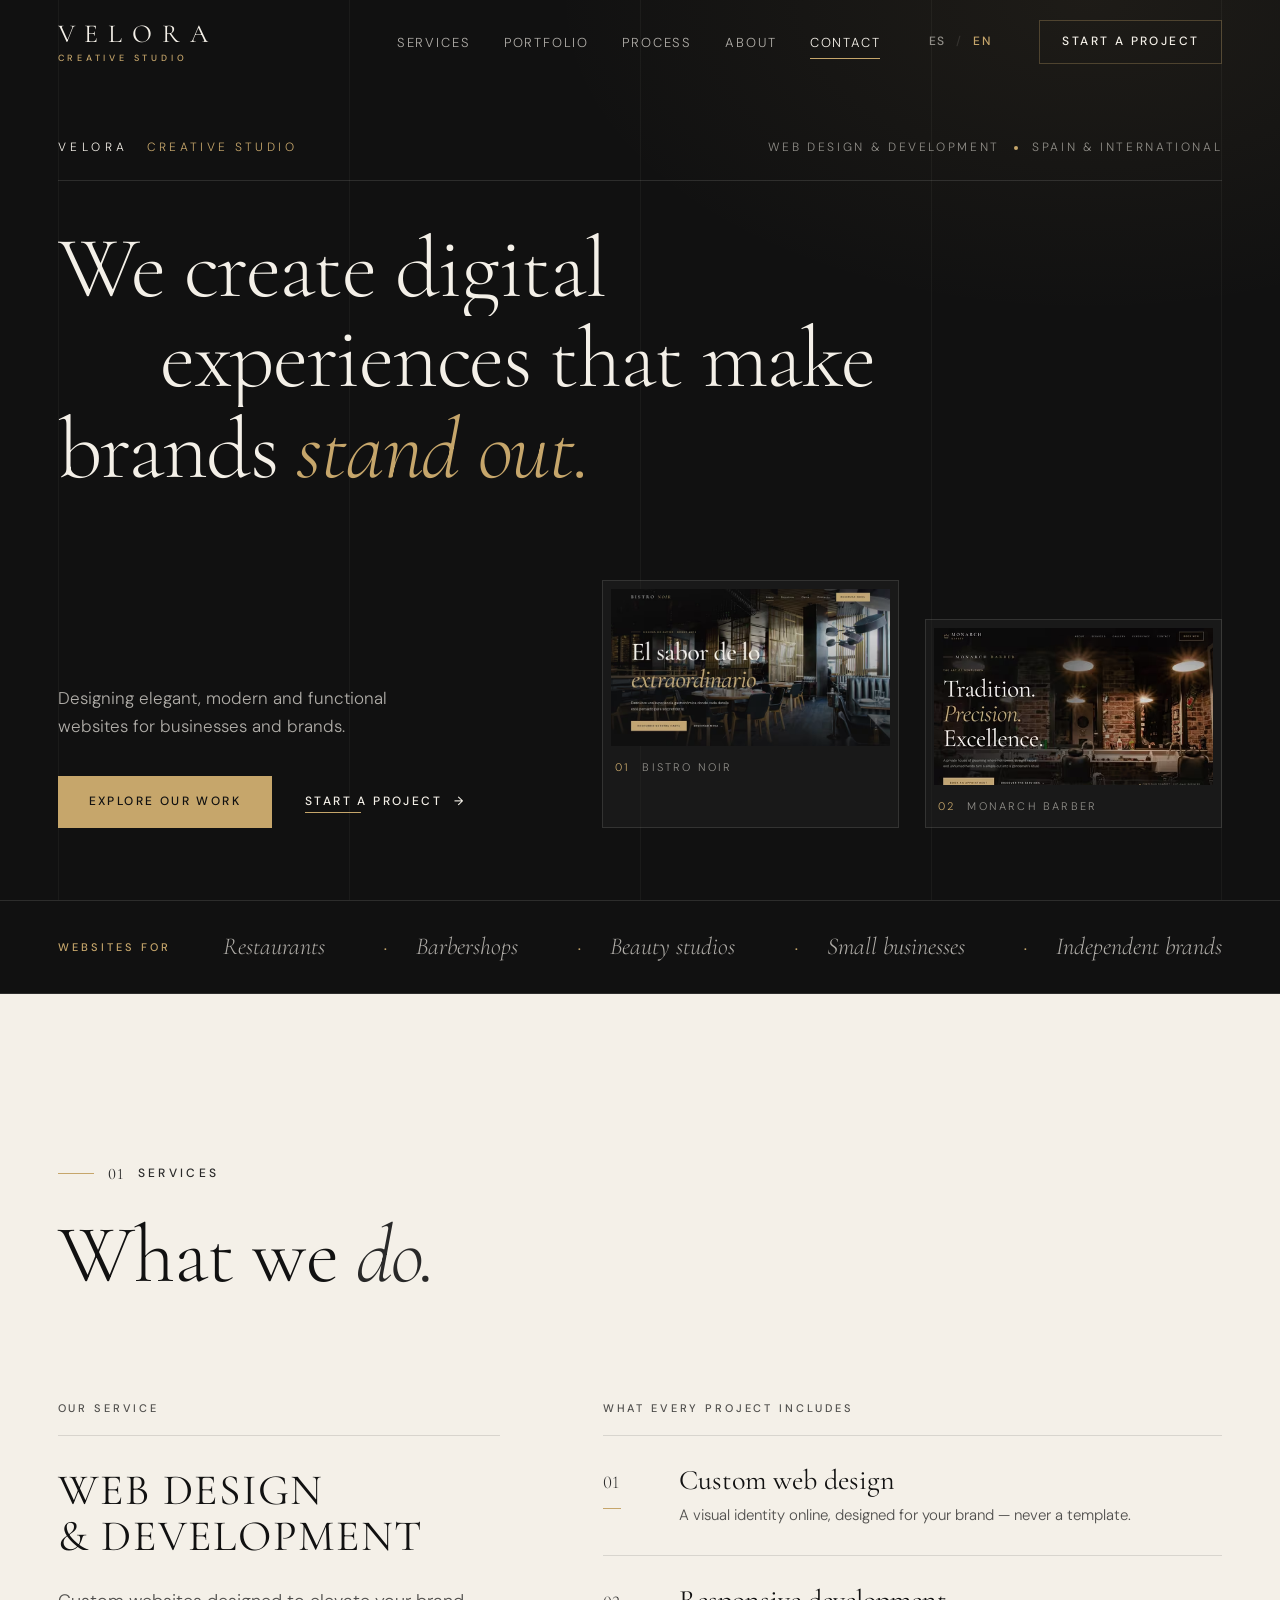
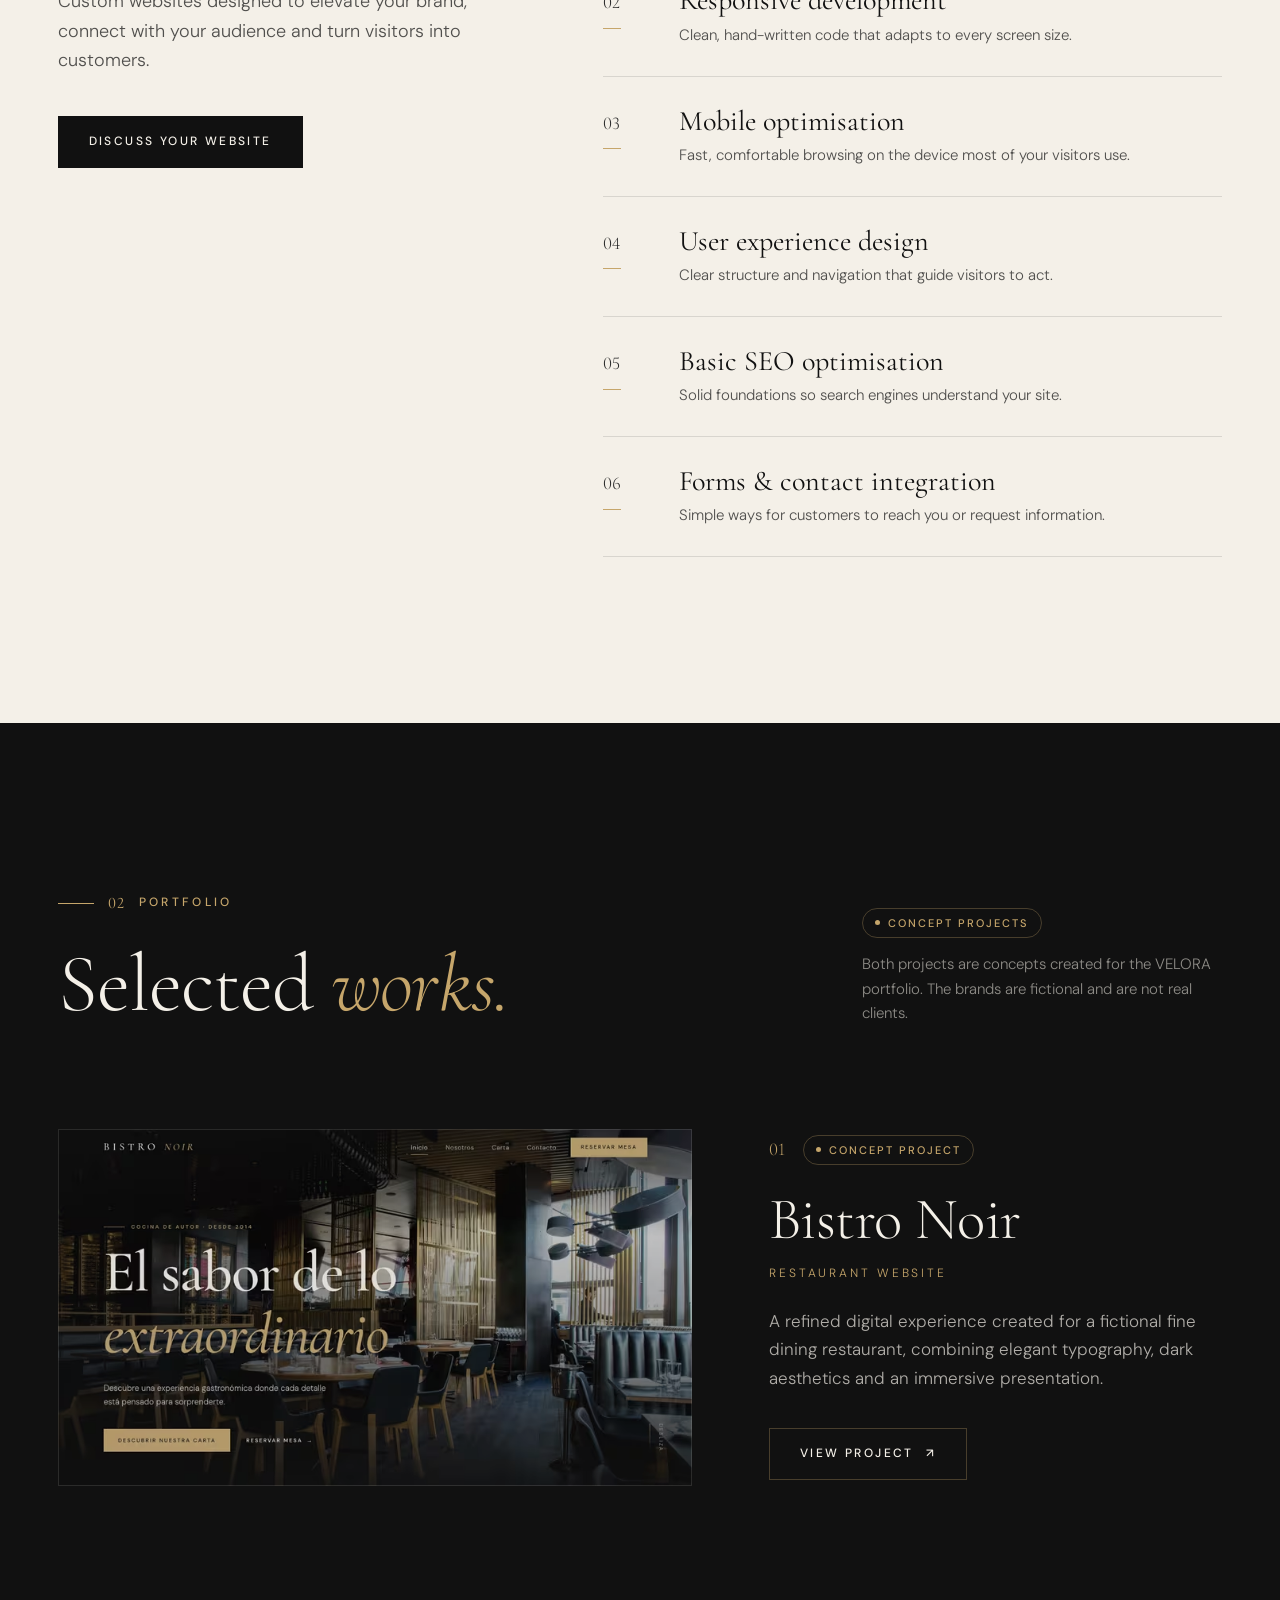
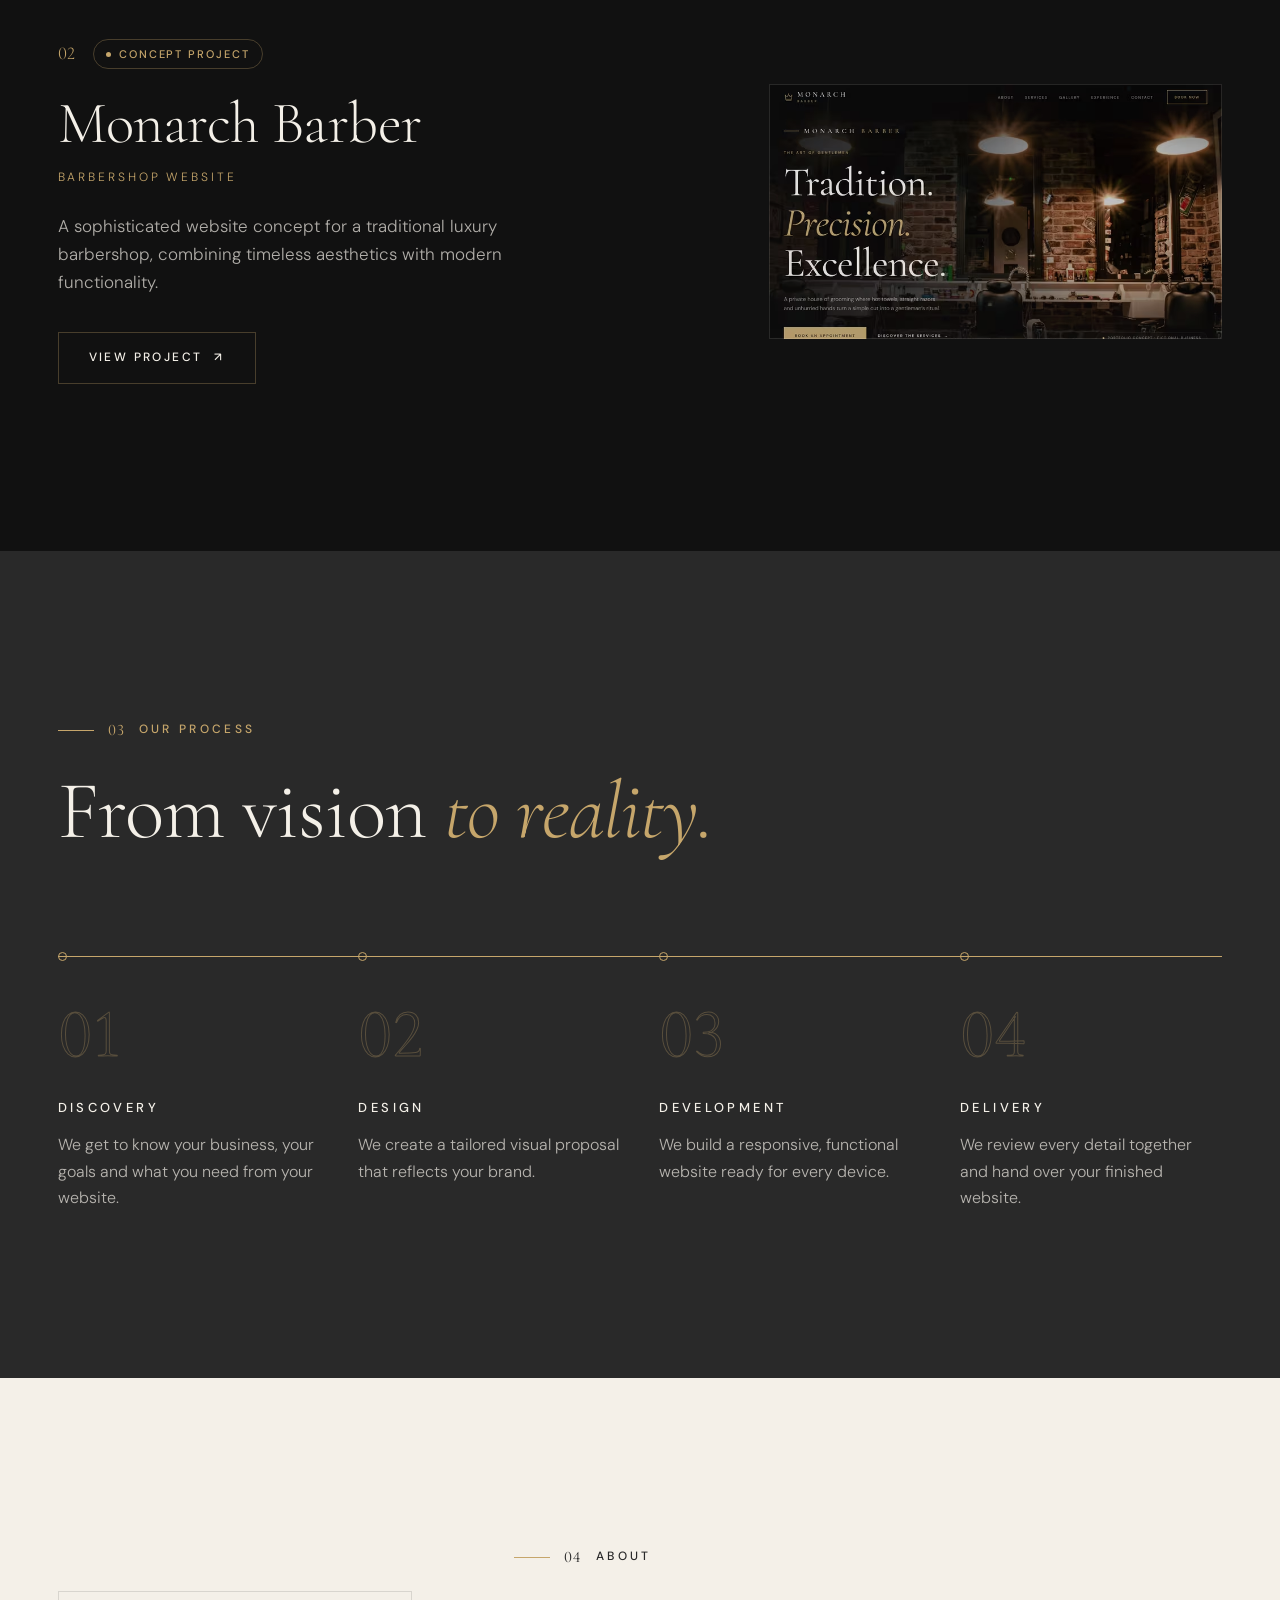
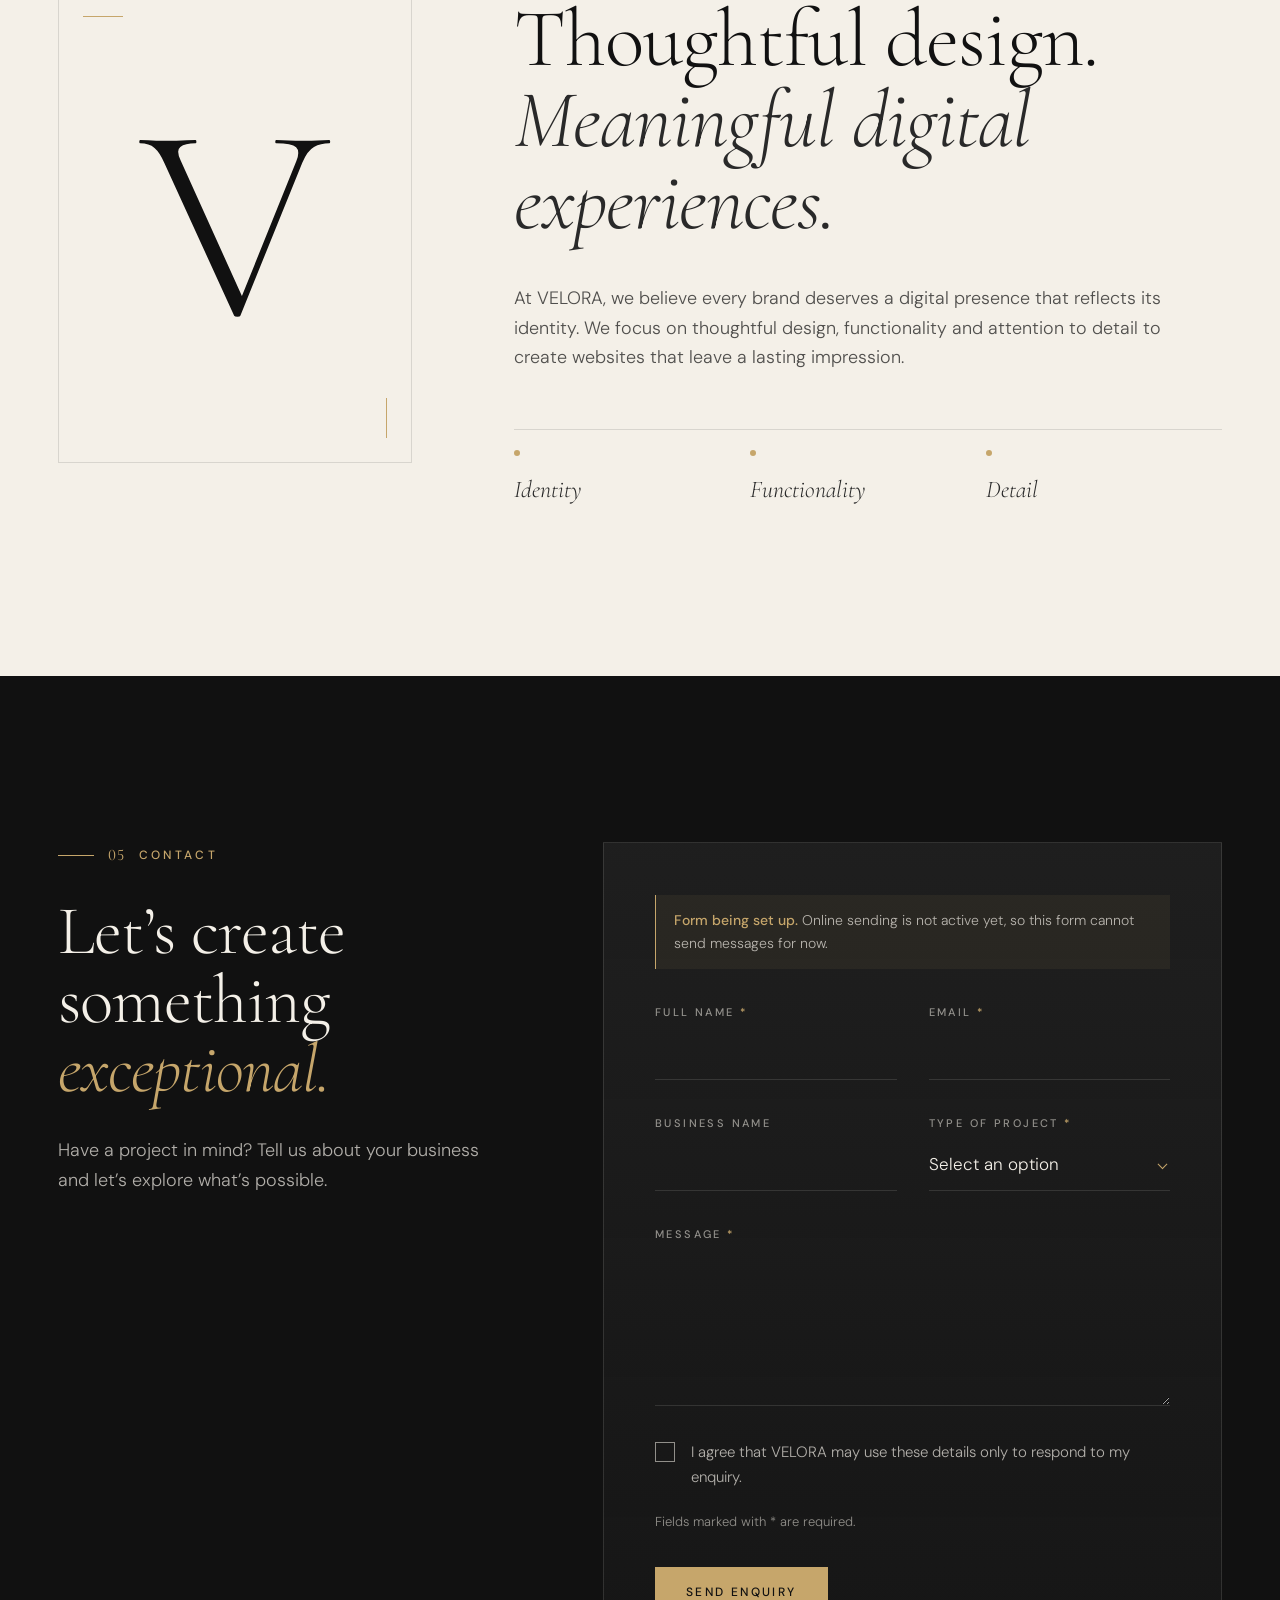
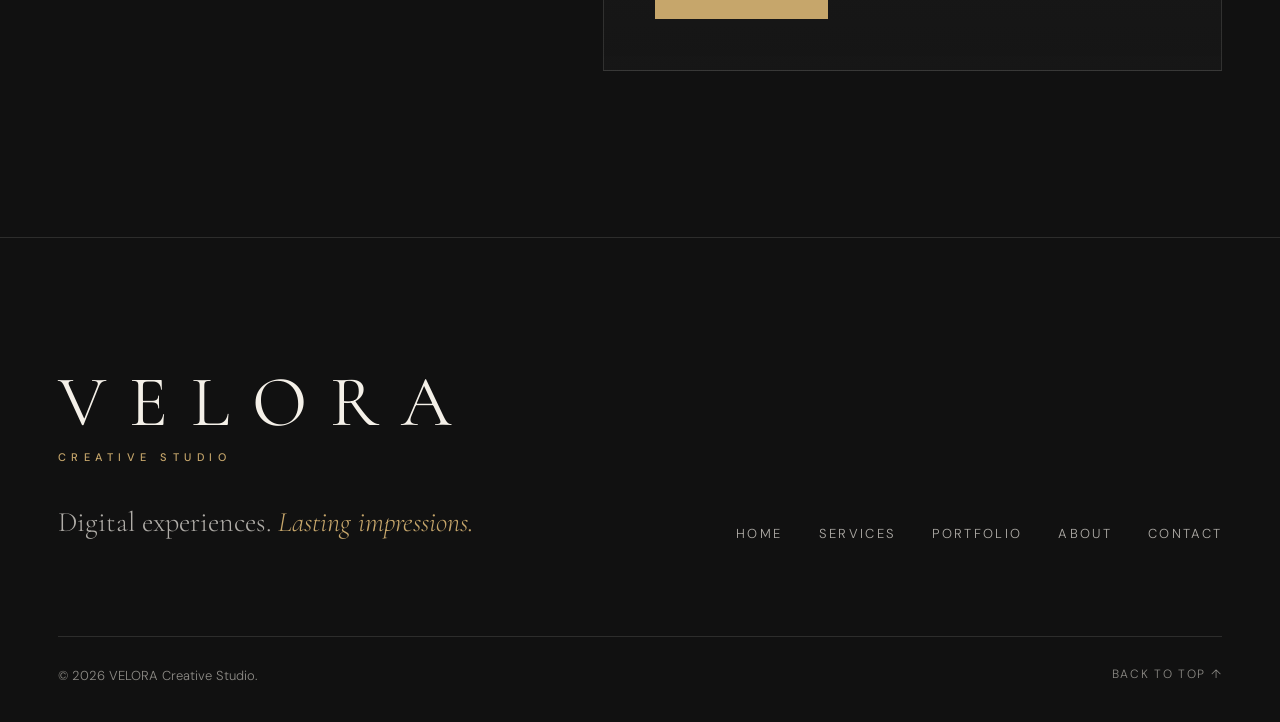
==== en/index.html @ 7b808396 "Version bilingue ES/EN, formulario real y revision profesional" ====
<!doctype html>
<html lang="en">
<head>
  <meta charset="utf-8">
  <meta name="viewport" content="width=device-width, initial-scale=1">
  <title>VELORA Creative Studio — Web Design & Development</title>
  <meta name="description" content="Elegant, modern and functional websites for restaurants, barbershops, beauty studios, small businesses and brands. Spain and international.">
  <meta name="theme-color" content="#111111">
  <meta name="color-scheme" content="dark">
  <link rel="canonical" href="https://aarongarcia1.github.io/velora-creative-studio/en/">
  <link rel="alternate" hreflang="es" href="https://aarongarcia1.github.io/velora-creative-studio/">
  <link rel="alternate" hreflang="en" href="https://aarongarcia1.github.io/velora-creative-studio/en/">
  <link rel="alternate" hreflang="x-default" href="https://aarongarcia1.github.io/velora-creative-studio/">

  <!-- Open Graph / social -->
  <meta property="og:type" content="website">
  <meta property="og:site_name" content="VELORA Creative Studio">
  <meta property="og:locale" content="en_GB">
  <meta property="og:locale:alternate" content="es_ES">
  <meta property="og:title" content="VELORA Creative Studio — Digital experiences. Lasting impressions.">
  <meta property="og:description" content="Elegant, modern and functional websites for businesses and brands.">
  <meta property="og:url" content="https://aarongarcia1.github.io/velora-creative-studio/en/">
  <meta property="og:image" content="https://aarongarcia1.github.io/velora-creative-studio/assets/img/og-image.jpg">
  <meta property="og:image:width" content="1200">
  <meta property="og:image:height" content="630">
  <meta property="og:image:alt" content="VELORA Creative Studio wordmark on a charcoal background with a champagne gold rule">
  <meta name="twitter:card" content="summary_large_image">
  <meta name="twitter:title" content="VELORA Creative Studio — Digital experiences. Lasting impressions.">
  <meta name="twitter:description" content="Elegant, modern and functional websites for businesses and brands.">
  <meta name="twitter:image" content="https://aarongarcia1.github.io/velora-creative-studio/assets/img/og-image.jpg">
  <meta name="twitter:image:alt" content="VELORA Creative Studio wordmark on a charcoal background with a champagne gold rule">

  <link rel="icon" href="../assets/img/favicon.svg" type="image/svg+xml">
  <link rel="apple-touch-icon" href="../assets/img/apple-touch-icon.png">

  <link rel="preconnect" href="https://fonts.googleapis.com">
  <link rel="preconnect" href="https://fonts.gstatic.com" crossorigin>
  <link rel="stylesheet" href="https://fonts.googleapis.com/css2?family=Cormorant+Garamond:ital,wght@0,300;0,400;1,300&amp;family=DM+Sans:opsz,wght@9..40,300;9..40,400;9..40,500&amp;display=swap">
  <link rel="stylesheet" href="../assets/css/styles.css">

  <script type="application/ld+json">
  {
    "@context": "https://schema.org",
    "@type": "ProfessionalService",
    "name": "VELORA Creative Studio",
    "slogan": "Digital experiences. Lasting impressions.",
    "description": "Design and development of websites for businesses and brands.",
    "url": "https://aarongarcia1.github.io/velora-creative-studio/en/",
    "inLanguage": "en",
    "availableLanguage": ["es", "en"],
    "image": "https://aarongarcia1.github.io/velora-creative-studio/assets/img/og-image.jpg",
    "areaServed": ["ES", "Worldwide"],
    "knowsAbout": ["Web design", "Web development", "Responsive design", "User experience design", "Basic SEO"]
  }
  </script>

  <script>document.documentElement.classList.add('js');</script>
  <script src="../assets/js/config.js" defer></script>
  <script src="../assets/js/main.js" defer></script>
</head>
<body>
  <a class="skip-link" href="#main">Skip to content</a>

  <!-- ============ HEADER ============ -->
  <header class="site-header" id="top">
    <div class="container header-inner">
      <a class="logo" href="#home" aria-label="VELORA Creative Studio — back to top">
        <span class="logo-word">VELORA</span>
        <span class="logo-sub">Creative Studio</span>
      </a>

      <nav class="nav" aria-label="Main">
        <ul class="nav-list">
          <li><a href="#services">Services</a></li>
          <li><a href="#work">Portfolio</a></li>
          <li><a href="#process">Process</a></li>
          <li><a href="#about">About</a></li>
          <li><a href="#contact">Contact</a></li>
        </ul>
      </nav>

      <nav class="lang-switch" aria-label="Language">
        <a href="../" hreflang="es" lang="es"  data-lang-link><span aria-hidden="true">ES</span><span class="visually-hidden">Español</span></a>
        <span class="lang-sep" aria-hidden="true">/</span>
        <a href="../en/" hreflang="en" lang="en" aria-current="page" data-lang-link><span aria-hidden="true">EN</span><span class="visually-hidden">English</span></a>
      </nav>

      <a class="btn btn-outline header-cta" href="#contact">Start a project</a>

      <button class="menu-toggle" type="button" aria-expanded="false" aria-controls="mobile-menu" aria-label="Open menu">
        <span class="menu-toggle-line"></span>
        <span class="menu-toggle-line"></span>
      </button>
    </div>
  </header>

  <!-- Mobile menu -->
  <div class="mobile-menu" id="mobile-menu" role="dialog" aria-modal="true" aria-label="Menu" hidden>
    <nav aria-label="Main">
      <ol class="mobile-list">
        <li><a href="#home"><span>01</span>Home</a></li>
        <li><a href="#services"><span>02</span>Services</a></li>
        <li><a href="#work"><span>03</span>Portfolio</a></li>
        <li><a href="#process"><span>04</span>Process</a></li>
        <li><a href="#about"><span>05</span>About</a></li>
        <li><a href="#contact"><span>06</span>Contact</a></li>
      </ol>
    </nav>
    <p class="mobile-tagline" lang="en">Digital experiences. Lasting impressions.</p>
  </div>

  <main id="main">

    <!-- ============ HERO ============ -->
    <section class="hero" id="home" aria-labelledby="hero-title">
      <div class="hero-grid-lines" aria-hidden="true"><span></span><span></span><span></span><span></span></div>

      <div class="container hero-inner">
        <div class="hero-meta" data-hero>
          <span class="hero-brand">VELORA <em>Creative Studio</em></span>
          <span class="hero-meta-right">Web design &amp; development <span class="dot" aria-hidden="true"></span> Spain &amp; international</span>
        </div>

        <h1 class="hero-title" id="hero-title">
          <span class="line"><span data-hero>We create digital</span></span>
          <span class="line"><span data-hero>experiences that make</span></span>
          <span class="line"><span data-hero>brands <em>stand out.</em></span></span>
        </h1>

        <div class="hero-bottom">
          <div class="hero-copy" data-hero>
            <p class="hero-lead">Designing elegant, modern and functional websites for businesses and brands.</p>
            <div class="hero-actions">
              <a class="btn btn-gold" href="#work">Explore our work</a>
              <a class="btn btn-text" href="#contact">Start a project <span class="arrow" aria-hidden="true">→</span></a>
            </div>
          </div>

          <div class="hero-preview" role="group" data-hero aria-label="Preview of our concept projects">
            <a class="hero-frame hero-frame--a" href="#work-bistro-noir" data-parallax="0.04">
              <picture>
                <source type="image/avif" srcset="../assets/img/bistro-noir-480.avif 480w, ../assets/img/bistro-noir-800.avif 800w" sizes="(min-width: 1081px) 300px, 46vw">
                <img src="../assets/img/bistro-noir-800.webp" srcset="../assets/img/bistro-noir-480.webp 480w, ../assets/img/bistro-noir-800.webp 800w" sizes="(min-width: 1081px) 300px, 46vw" width="800" height="450" alt="Home page of the Bistro Noir concept website" fetchpriority="high">
              </picture>
              <span class="hero-frame-cap"><span>01</span> Bistro Noir</span>
            </a>
            <a class="hero-frame hero-frame--b" href="#work-monarch-barber" data-parallax="-0.03">
              <picture>
                <source type="image/avif" srcset="../assets/img/monarch-barber-480.avif 480w, ../assets/img/monarch-barber-800.avif 800w" sizes="(min-width: 1081px) 300px, 46vw">
                <img src="../assets/img/monarch-barber-800.webp" srcset="../assets/img/monarch-barber-480.webp 480w, ../assets/img/monarch-barber-800.webp 800w" sizes="(min-width: 1081px) 300px, 46vw" width="800" height="450" alt="Home page of the Monarch Barber concept website">
              </picture>
              <span class="hero-frame-cap"><span>02</span> Monarch Barber</span>
            </a>
          </div>
        </div>
      </div>
    </section>

    <!-- ============ AUDIENCE BAND ============ -->
    <section class="band" aria-labelledby="band-label">
      <div class="container band-inner">
        <h2 class="band-label" id="band-label">Websites for</h2>
        <ul class="band-list">
          <li>Restaurants</li>
          <li>Barbershops</li>
          <li>Beauty studios</li>
          <li>Small businesses</li>
          <li>Independent brands</li>
        </ul>
      </div>
    </section>

    <!-- ============ SERVICES ============ -->
    <section class="section section--light services" id="services" aria-labelledby="services-title">
      <div class="container">
        <header class="section-head">
          <p class="eyebrow" data-reveal><span class="eyebrow-num">01</span> Services</p>
          <h2 class="section-title" id="services-title" data-reveal>What we <em>do.</em></h2>
        </header>

        <div class="services-grid">
          <div class="service-main" data-reveal>
            <p class="service-kicker">Our service</p>
            <h3 class="service-name">Web Design<br>&amp; Development</h3>
            <p class="service-desc">Custom websites designed to elevate your brand, connect with your audience and turn visitors into customers.</p>
            <a class="btn btn-dark" href="#contact">Discuss your website</a>
          </div>

          <div class="service-includes" data-reveal>
            <p class="service-kicker">What every project includes</p>
            <ol class="includes-list">
              <li><span class="inc-num">01</span><span class="inc-name">Custom web design</span><span class="inc-note">A visual identity online, designed for your brand — never a template.</span></li>
              <li><span class="inc-num">02</span><span class="inc-name">Responsive development</span><span class="inc-note">Clean, hand-written code that adapts to every screen size.</span></li>
              <li><span class="inc-num">03</span><span class="inc-name">Mobile optimisation</span><span class="inc-note">Fast, comfortable browsing on the device most of your visitors use.</span></li>
              <li><span class="inc-num">04</span><span class="inc-name">User experience design</span><span class="inc-note">Clear structure and navigation that guide visitors to act.</span></li>
              <li><span class="inc-num">05</span><span class="inc-name">Basic SEO optimisation</span><span class="inc-note">Solid foundations so search engines understand your site.</span></li>
              <li><span class="inc-num">06</span><span class="inc-name">Forms &amp; contact integration</span><span class="inc-note">Simple ways for customers to reach you or request information.</span></li>
            </ol>
          </div>
        </div>
      </div>
    </section>

    <!-- ============ SELECTED WORKS ============ -->
    <section class="section section--dark work" id="work" aria-labelledby="work-title">
      <div class="container">
        <header class="section-head section-head--split">
          <div>
            <p class="eyebrow" data-reveal><span class="eyebrow-num">02</span> Portfolio</p>
            <h2 class="section-title" id="work-title" data-reveal>Selected <em>works.</em></h2>
          </div>
          <p class="work-disclaimer" data-reveal>
            <span class="tag">Concept projects</span>
            Both projects are concepts created for the VELORA portfolio. The brands are fictional and are not real clients.
          </p>
        </header>

        <article class="project" id="work-bistro-noir" aria-labelledby="bistro-title" data-reveal>
          <a class="project-media" href="https://aarongarcia1.github.io/bistro-noir/" target="_blank" rel="noopener" tabindex="-1" aria-hidden="true">
            <picture>
              <source type="image/avif" srcset="../assets/img/bistro-noir-800.avif 800w, ../assets/img/bistro-noir-1440.avif 1440w" sizes="(min-width: 861px) 56vw, 100vw">
              <img src="../assets/img/bistro-noir-800.webp" srcset="../assets/img/bistro-noir-800.webp 800w, ../assets/img/bistro-noir-1440.webp 1440w" sizes="(min-width: 861px) 56vw, 100vw" width="1440" height="810" loading="lazy" decoding="async" alt="">
            </picture>
            <span class="project-hover" aria-hidden="true"><span>View project</span></span>
          </a>
          <div class="project-info">
            <p class="project-index"><span>01</span> <span class="tag">Concept project</span></p>
            <h3 class="project-name" id="bistro-title">Bistro Noir</h3>
            <p class="project-cat">Restaurant Website</p>
            <p class="project-desc">A refined digital experience created for a fictional fine dining restaurant, combining elegant typography, dark aesthetics and an immersive presentation.</p>
            <a class="btn btn-outline" href="https://aarongarcia1.github.io/bistro-noir/" target="_blank" rel="noopener">View project <span class="arrow" aria-hidden="true">↗</span><span class="visually-hidden"> Bistro Noir (opens in a new tab)</span></a>
          </div>
        </article>

        <article class="project project--reverse" id="work-monarch-barber" aria-labelledby="monarch-title" data-reveal>
          <a class="project-media" href="https://aarongarcia1.github.io/monarch-barber/" target="_blank" rel="noopener" tabindex="-1" aria-hidden="true">
            <picture>
              <source type="image/avif" srcset="../assets/img/monarch-barber-800.avif 800w, ../assets/img/monarch-barber-1440.avif 1440w" sizes="(min-width: 861px) 56vw, 100vw">
              <img src="../assets/img/monarch-barber-800.webp" srcset="../assets/img/monarch-barber-800.webp 800w, ../assets/img/monarch-barber-1440.webp 1440w" sizes="(min-width: 861px) 56vw, 100vw" width="1440" height="810" loading="lazy" decoding="async" alt="">
            </picture>
            <span class="project-hover" aria-hidden="true"><span>View project</span></span>
          </a>
          <div class="project-info">
            <p class="project-index"><span>02</span> <span class="tag">Concept project</span></p>
            <h3 class="project-name" id="monarch-title">Monarch Barber</h3>
            <p class="project-cat">Barbershop Website</p>
            <p class="project-desc">A sophisticated website concept for a traditional luxury barbershop, combining timeless aesthetics with modern functionality.</p>
            <a class="btn btn-outline" href="https://aarongarcia1.github.io/monarch-barber/" target="_blank" rel="noopener">View project <span class="arrow" aria-hidden="true">↗</span><span class="visually-hidden"> Monarch Barber (opens in a new tab)</span></a>
          </div>
        </article>
      </div>
    </section>

    <!-- ============ PROCESS ============ -->
    <section class="section section--graphite process" id="process" aria-labelledby="process-title">
      <div class="container">
        <header class="section-head">
          <p class="eyebrow" data-reveal><span class="eyebrow-num">03</span> Our process</p>
          <h2 class="section-title" id="process-title" data-reveal>From vision <em>to reality.</em></h2>
        </header>

        <ol class="steps" data-steps>
          <li class="step" data-reveal>
            <span class="step-num" aria-hidden="true">01</span>
            <h3 class="step-name">Discovery</h3>
            <p class="step-text">We get to know your business, your goals and what you need from your website.</p>
          </li>
          <li class="step" data-reveal>
            <span class="step-num" aria-hidden="true">02</span>
            <h3 class="step-name">Design</h3>
            <p class="step-text">We create a tailored visual proposal that reflects your brand.</p>
          </li>
          <li class="step" data-reveal>
            <span class="step-num" aria-hidden="true">03</span>
            <h3 class="step-name">Development</h3>
            <p class="step-text">We build a responsive, functional website ready for every device.</p>
          </li>
          <li class="step" data-reveal>
            <span class="step-num" aria-hidden="true">04</span>
            <h3 class="step-name">Delivery</h3>
            <p class="step-text">We review every detail together and hand over your finished website.</p>
          </li>
        </ol>
      </div>
    </section>

    <!-- ============ ABOUT ============ -->
    <section class="section section--light about" id="about" aria-labelledby="about-title">
      <div class="container about-grid">
        <div class="about-mark" aria-hidden="true" data-reveal>
          <span class="about-v">V</span>
        </div>
        <div class="about-body">
          <p class="eyebrow" data-reveal><span class="eyebrow-num">04</span> About</p>
          <h2 class="section-title" id="about-title" data-reveal>Thoughtful design. <em>Meaningful digital experiences.</em></h2>
          <p class="about-text" data-reveal>At VELORA, we believe every brand deserves a digital presence that reflects its identity. We focus on thoughtful design, functionality and attention to detail to create websites that leave a lasting impression.</p>
          <ul class="values" data-reveal>
            <li>Identity</li>
            <li>Functionality</li>
            <li>Detail</li>
          </ul>
        </div>
      </div>
    </section>

    <!-- ============ CONTACT ============ -->
    <section class="section section--dark contact" id="contact" aria-labelledby="contact-title">
      <div class="container contact-grid">
        <div class="contact-intro">
          <p class="eyebrow" data-reveal><span class="eyebrow-num">05</span> Contact</p>
          <h2 class="section-title" id="contact-title" data-reveal>Let’s create something <em>exceptional.</em></h2>
          <p class="contact-lead" data-reveal>Have a project in mind? Tell us about your business and let’s explore what’s possible.</p>

          <!-- Filled from assets/js/config.js — stays hidden while empty -->
          <div class="contact-details" data-contact-details data-reveal hidden>
            <p class="contact-email" data-contact-email hidden>
              <span class="contact-label">Email us directly</span>
              <a href="#" data-contact-email-link></a>
            </p>
            <div class="contact-social" data-contact-social hidden>
              <span class="contact-label">Follow</span>
              <ul data-social-list></ul>
            </div>
          </div>
        </div>

        <form class="form" id="contact-form" method="post" novalidate data-reveal aria-describedby="form-note">
          <!-- Shown only while no form service is configured (see assets/js/config.js) -->
          <div class="form-note" id="form-note" data-form-note><strong>Form being set up.</strong> Online sending is not active yet, so this form cannot send messages for now.</div>

          <div class="field">
            <label for="f-name">Full name <span aria-hidden="true">*</span></label>
            <input id="f-name" name="name" type="text" autocomplete="name" required maxlength="100">
            <p class="field-error" id="f-name-err"></p>
          </div>
          <div class="field">
            <label for="f-email">Email <span aria-hidden="true">*</span></label>
            <input id="f-email" name="email" type="email" autocomplete="email" inputmode="email" required maxlength="150">
            <p class="field-error" id="f-email-err"></p>
          </div>
          <div class="field">
            <label for="f-business">Business name</label>
            <input id="f-business" name="business" type="text" autocomplete="organization" maxlength="120">
          </div>
          <div class="field">
            <label for="f-type">Type of project <span aria-hidden="true">*</span></label>
            <div class="select-wrap">
              <select id="f-type" name="project_type" required>
                <option value="">Select an option</option>
                <option value="New website">New website</option>
                <option value="Website redesign">Website redesign</option>
                <option value="Landing page">Landing page</option>
                <option value="Not sure yet">Not sure yet</option>
              </select>
            </div>
            <p class="field-error" id="f-type-err"></p>
          </div>
          <div class="field field--full">
            <label for="f-message">Message <span aria-hidden="true">*</span></label>
            <textarea id="f-message" name="message" rows="5" required maxlength="2000"></textarea>
            <p class="field-error" id="f-message-err"></p>
          </div>

          <div class="field field--full field--check">
            <input id="f-consent" name="consent" type="checkbox" value="yes" required>
            <label for="f-consent">I agree that VELORA may use these details only to respond to my enquiry.</label>
            <p class="field-error" id="f-consent-err"></p>
          </div>

          <!-- Anti-spam honeypot: humans never see or fill this field -->
          <div class="hp" aria-hidden="true">
            <label for="f-hp">Leave this field empty</label>
            <input id="f-hp" name="_gotcha" type="text" tabindex="-1" autocomplete="off">
          </div>
          <input type="hidden" name="_subject" value="New enquiry from the VELORA website (EN)">
          <input type="hidden" name="language" value="en">

          <p class="form-required field--full">Fields marked with * are required.</p>

          <div class="form-foot field--full">
            <button class="btn btn-gold" type="submit" data-submit>Send enquiry</button>
            <p class="form-status" role="status" aria-live="polite" data-form-status></p>
          </div>
        </form>
      </div>
    </section>
  </main>

  <!-- ============ FOOTER ============ -->
  <footer class="footer">
    <div class="container">
      <div class="footer-top">
        <div class="footer-brand">
          <a class="logo logo--lg" href="#home" aria-label="VELORA Creative Studio — back to top">
            <span class="logo-word">VELORA</span>
            <span class="logo-sub">Creative Studio</span>
          </a>
          <p class="footer-slogan" lang="en">Digital experiences. <em>Lasting impressions.</em></p>
        </div>
        <nav class="footer-nav" aria-label="Footer">
          <ul>
            <li><a href="#home">Home</a></li>
            <li><a href="#services">Services</a></li>
            <li><a href="#work">Portfolio</a></li>
            <li><a href="#about">About</a></li>
            <li><a href="#contact">Contact</a></li>
          </ul>
        </nav>
      </div>
      <div class="footer-bottom">
        <p>© 2026 VELORA Creative Studio.</p>
        <a class="to-top" href="#home">Back to top <span aria-hidden="true">↑</span></a>
      </div>
    </div>
  </footer>
</body>
</html>
---- assets/css/styles.css ----
/* ==========================================================================
   VELORA Creative Studio — styles
   1. Tokens  2. Base  3. Utilities  4. Buttons  5. Header & menu
   6. Hero  7. Band  8. Sections  9. Services  10. Work  11. Process
   12. About  13. Contact  14. Footer  15. Motion  16. Responsive
   ========================================================================== */

/* 1. Tokens ---------------------------------------------------------------- */
:root {
  --charcoal: #111111;
  --cream: #F4F0E8;
  --gold: #C6A66B;
  --graphite: #292929;

  --cream-70: rgba(244, 240, 232, .7);
  --cream-55: rgba(244, 240, 232, .55);
  --cream-12: rgba(244, 240, 232, .12);
  --ink-70: rgba(17, 17, 17, .72);
  --ink-12: rgba(17, 17, 17, .12);
  --gold-30: rgba(198, 166, 107, .3);

  --serif: "Cormorant Garamond", "Times New Roman", Georgia, serif;
  --sans: "DM Sans", system-ui, -apple-system, "Segoe UI", Roboto, sans-serif;

  --container: 1320px;
  --gutter: clamp(20px, 4.5vw, 64px);
  --section-y: clamp(96px, 13vw, 184px);
  --header-h: 84px;

  --ease: cubic-bezier(.22, .61, .36, 1);
  --ease-out: cubic-bezier(.16, 1, .3, 1);
}

/* 2. Base ------------------------------------------------------------------ */
*, *::before, *::after { box-sizing: border-box; }

html {
  scroll-padding-top: var(--header-h);
  -webkit-text-size-adjust: 100%;
  text-size-adjust: 100%;
}

body {
  margin: 0;
  background: var(--charcoal);
  color: var(--cream);
  font-family: var(--sans);
  font-size: 1.0625rem;
  font-weight: 300;
  line-height: 1.65;
  -webkit-font-smoothing: antialiased;
  -moz-osx-font-smoothing: grayscale;
  font-variant-numeric: lining-nums;
  overflow-x: hidden;
}
html.is-loaded { scroll-behavior: smooth; }
body.menu-open { overflow: hidden; }

img, picture { display: block; max-width: 100%; height: auto; }
a { color: inherit; text-decoration: none; }
ul, ol { margin: 0; padding: 0; list-style: none; }
h1, h2, h3, p { margin: 0; }
button, input, select, textarea { font: inherit; color: inherit; }

::selection { background: var(--gold); color: var(--charcoal); }

:focus-visible {
  outline: 1px solid var(--gold);
  outline-offset: 4px;
}
/* Gold is too light on ivory: use charcoal focus rings on light sections */
.section--light :focus-visible { outline-color: var(--charcoal); }

em { font-style: italic; }

/* 3. Utilities ------------------------------------------------------------- */
.container {
  width: 100%;
  max-width: calc(var(--container) + var(--gutter) * 2);
  margin-inline: auto;
  padding-inline: var(--gutter);
}

.visually-hidden {
  position: absolute !important;
  width: 1px; height: 1px;
  padding: 0; margin: -1px;
  overflow: hidden; clip: rect(0 0 0 0);
  white-space: nowrap; border: 0;
}

.skip-link {
  position: fixed; top: 12px; left: 12px; z-index: 200;
  padding: 12px 18px;
  background: var(--gold); color: var(--charcoal);
  font-size: .875rem; font-weight: 500;
  transform: translateY(-160%);
  transition: transform .3s var(--ease);
}
.skip-link:focus { transform: none; }

.eyebrow {
  display: flex; align-items: center; gap: 14px;
  font-size: .75rem; font-weight: 500;
  letter-spacing: .28em; text-transform: uppercase;
  color: var(--gold);
}
.eyebrow::before {
  content: ""; width: 36px; height: 1px; background: currentColor;
}
.eyebrow-num { font-family: var(--serif); font-weight: 400; font-size: 1rem; letter-spacing: .06em; }

.tag {
  display: inline-flex; align-items: center; gap: 8px;
  padding: 5px 12px;
  border: 1px solid var(--gold-30); border-radius: 99px;
  font-family: var(--sans); font-size: .6875rem; font-weight: 500;
  letter-spacing: .18em; text-transform: uppercase; color: var(--gold);
  white-space: nowrap;
}
.tag::before {
  content: ""; width: 5px; height: 5px; border-radius: 50%; background: currentColor;
}

/* 4. Buttons --------------------------------------------------------------- */
.btn {
  position: relative;
  display: inline-flex; align-items: center; justify-content: center; gap: 12px;
  min-height: 52px; padding: 0 30px;
  border: 1px solid transparent;
  font-family: var(--sans); font-size: .75rem; font-weight: 500;
  letter-spacing: .2em; text-transform: uppercase;
  cursor: pointer; overflow: hidden; isolation: isolate;
  transition: color .45s var(--ease), border-color .45s var(--ease), background-color .45s var(--ease);
}
.btn::after {
  content: ""; position: absolute; inset: 0; z-index: -1;
  transform: scaleX(0); transform-origin: right;
  transition: transform .55s var(--ease-out);
}
.btn:hover::after, .btn:focus-visible::after { transform: scaleX(1); transform-origin: left; }

.btn-gold { background: var(--gold); color: var(--charcoal); }
.btn-gold::after { background: var(--cream); }

.btn-outline { border-color: var(--gold-30); color: var(--cream); }
.btn-outline::after { background: var(--gold); }
.btn-outline:hover, .btn-outline:focus-visible { color: var(--charcoal); border-color: var(--gold); }

.btn-dark { background: var(--charcoal); color: var(--cream); }
.btn-dark::after { background: var(--graphite); }

.btn-text {
  padding: 0 4px; min-height: 52px; color: var(--cream); overflow: visible;
}
.btn-text::after {
  inset: auto 4px 14px 4px; height: 1px; z-index: 0;
  background: var(--gold); transform: scaleX(.35); transform-origin: left;
}
.btn-text:hover::after, .btn-text:focus-visible::after { transform: scaleX(1); }

.arrow { display: inline-block; transition: transform .45s var(--ease-out); }
.btn:hover .arrow, .btn:focus-visible .arrow { transform: translateX(4px); }

/* 5. Header & menu --------------------------------------------------------- */
.site-header {
  position: fixed; inset: 0 0 auto; z-index: 100;
  height: var(--header-h);
  transition: background-color .5s var(--ease), border-color .5s var(--ease), height .5s var(--ease);
  border-bottom: 1px solid transparent;
}
.site-header.is-scrolled {
  --header-h: 72px;
  background: rgba(17, 17, 17, .86);
  -webkit-backdrop-filter: blur(14px);
  backdrop-filter: blur(14px);
  border-bottom-color: var(--cream-12);
}
.header-inner {
  height: 100%;
  display: flex; align-items: center; gap: 40px;
}

.logo { display: inline-flex; flex-direction: column; line-height: 1; color: var(--cream); }
.logo-word {
  font-family: var(--serif); font-weight: 400;
  font-size: 1.625rem; letter-spacing: .38em;
  margin-right: -.38em; /* optical balance for tracking */
}
.logo-sub {
  margin-top: 7px;
  font-size: .5625rem; font-weight: 500;
  letter-spacing: .42em; text-transform: uppercase; color: var(--gold);
}
.logo--lg .logo-word { font-size: clamp(2.5rem, 6vw, 4.5rem); letter-spacing: .32em; }
.logo--lg .logo-sub { font-size: .6875rem; margin-top: 14px; letter-spacing: .5em; }

.nav { margin-left: auto; }
.nav-list { display: flex; gap: clamp(20px, 2.6vw, 40px); }
.nav-list a {
  position: relative; padding: 8px 0;
  font-size: .8125rem; letter-spacing: .14em; text-transform: uppercase;
  color: var(--cream-70);
  transition: color .3s var(--ease);
}
.nav-list a::after {
  content: ""; position: absolute; left: 0; right: 0; bottom: 0; height: 1px;
  background: var(--gold); transform: scaleX(0); transform-origin: right;
  transition: transform .5s var(--ease-out);
}
.nav-list a:hover, .nav-list a.is-active { color: var(--cream); }
.nav-list a:hover::after, .nav-list a.is-active::after { transform: scaleX(1); transform-origin: left; }

.header-cta { min-height: 44px; padding: 0 22px; }

.lang-switch {
  display: flex; align-items: center; gap: 2px;
  font-size: .75rem; font-weight: 500; letter-spacing: .16em;
}
.lang-switch a {
  display: inline-grid; place-items: center;
  min-width: 34px; min-height: 44px; padding: 0 4px;
  color: var(--cream-55);
  transition: color .3s var(--ease);
}
.lang-switch a:hover { color: var(--cream); }
.lang-switch a[aria-current="page"] { color: var(--gold); }
.lang-sep { color: var(--cream-12); }

.menu-toggle {
  display: none;
  position: relative; width: 44px; height: 44px; margin-left: auto; margin-right: -10px;
  background: none; border: 0; cursor: pointer; z-index: 120;
}
.menu-toggle-line {
  position: absolute; left: 10px; right: 10px; height: 1px; background: var(--cream);
  transition: transform .5s var(--ease-out), top .5s var(--ease-out), width .4s var(--ease);
}
.menu-toggle-line:first-child { top: 18px; }
.menu-toggle-line:last-child { top: 26px; left: 18px; }
.menu-toggle[aria-expanded="true"] .menu-toggle-line { top: 22px; left: 10px; }
.menu-toggle[aria-expanded="true"] .menu-toggle-line:first-child { transform: rotate(45deg); }
.menu-toggle[aria-expanded="true"] .menu-toggle-line:last-child { transform: rotate(-45deg); }

.mobile-menu {
  position: fixed; inset: 0; z-index: 90;
  display: flex; flex-direction: column; justify-content: space-between;
  padding: calc(var(--header-h) + 40px) var(--gutter) 40px;
  background: var(--charcoal);
  opacity: 0; visibility: hidden;
  transition: opacity .5s var(--ease), visibility 0s linear .5s;
}
.mobile-menu.is-open { opacity: 1; visibility: visible; transition: opacity .5s var(--ease); }
.mobile-list li { border-bottom: 1px solid var(--cream-12); overflow: hidden; }
.mobile-list a {
  display: flex; align-items: baseline; gap: 20px; padding: 14px 0;
  font-family: var(--serif); font-size: clamp(2rem, 9vw, 3rem); font-weight: 300; line-height: 1.1;
  transform: translateY(100%);
  transition: transform .7s var(--ease-out), color .3s var(--ease);
}
.mobile-list a span { min-width: 2.4em; font-family: var(--sans); font-size: .75rem; color: var(--gold); letter-spacing: .1em; font-variant-numeric: tabular-nums; }
.mobile-list a:hover, .mobile-list a:focus-visible { color: var(--gold); }
.mobile-menu.is-open .mobile-list a { transform: none; }
.mobile-menu.is-open .mobile-list li:nth-child(2) a { transition-delay: .05s; }
.mobile-menu.is-open .mobile-list li:nth-child(3) a { transition-delay: .1s; }
.mobile-menu.is-open .mobile-list li:nth-child(4) a { transition-delay: .15s; }
.mobile-menu.is-open .mobile-list li:nth-child(5) a { transition-delay: .2s; }
.mobile-menu.is-open .mobile-list li:nth-child(6) a { transition-delay: .25s; }
.mobile-tagline { font-family: var(--serif); font-style: italic; font-size: 1.25rem; color: var(--cream-55); }

/* 6. Hero ------------------------------------------------------------------ */
.hero {
  position: relative;
  min-height: 100vh; min-height: 100svh;
  display: flex; flex-direction: column;
  padding-top: calc(var(--header-h) + clamp(32px, 6vh, 72px));
  padding-bottom: clamp(48px, 8vh, 96px);
  background:
    radial-gradient(ellipse 60% 50% at 85% 0%, rgba(198, 166, 107, .07), transparent 70%),
    var(--charcoal);
  overflow: hidden;
}
.hero-grid-lines {
  position: absolute; inset: 0; pointer-events: none;
  display: grid; grid-template-columns: repeat(4, 1fr);
  max-width: calc(var(--container) + var(--gutter) * 2);
  margin-inline: auto; padding-inline: var(--gutter);
}
.hero-grid-lines span { border-left: 1px solid rgba(244, 240, 232, .045); }
.hero-grid-lines span:last-child { border-right: 1px solid rgba(244, 240, 232, .045); }

.hero-inner { position: relative; flex: 1; display: flex; flex-direction: column; }

.hero-meta {
  display: flex; justify-content: space-between; align-items: center; gap: 24px;
  padding-bottom: 22px; border-bottom: 1px solid var(--cream-12);
  font-size: .75rem; letter-spacing: .22em; text-transform: uppercase; color: var(--cream-55);
}
.hero-brand { color: var(--cream); letter-spacing: .38em; }
.hero-brand em { font-style: normal; color: var(--gold); letter-spacing: .28em; margin-left: 10px; }
.hero-meta-right { display: inline-flex; align-items: center; gap: 14px; }
.dot { width: 4px; height: 4px; border-radius: 50%; background: var(--gold); }

.hero-title {
  margin: clamp(32px, 5vh, 72px) 0 clamp(28px, 4vh, 56px);
  font-family: var(--serif); font-weight: 300;
  font-size: clamp(2.75rem, 6.8vw, 7.5rem);
  line-height: .98; letter-spacing: -.015em;
}
.hero-title .line { display: block; overflow: hidden; padding-bottom: .06em; }
.hero-title .line > span { display: inline-block; }
.hero-title .line:nth-child(2) { padding-left: clamp(0px, 8vw, 132px); }
.hero-title em { color: var(--gold); font-weight: 300; white-space: nowrap; }

.hero-bottom {
  margin-top: auto;
  display: grid; grid-template-columns: minmax(0, 5fr) minmax(0, 7fr);
  gap: clamp(32px, 6vw, 96px); align-items: end;
}
.hero-lead { max-width: 30ch; font-size: clamp(1.0625rem, 1.3vw, 1.25rem); color: var(--cream-70); }
.hero-actions { display: flex; flex-wrap: wrap; align-items: center; gap: 16px 28px; margin-top: 36px; }

.hero-preview { position: relative; width: 100%; max-width: 620px; justify-self: end; display: grid; grid-template-columns: 1fr 1fr; gap: clamp(14px, 2vw, 28px); }
.hero-frame {
  position: relative; display: block;
  border: 1px solid var(--cream-12); padding: 8px;
  background: rgba(41, 41, 41, .35);
  transition: border-color .5s var(--ease);
  will-change: transform;
}
.hero-frame--b { margin-top: clamp(20px, 3vw, 48px); }
.hero-frame img {
  width: 100%; aspect-ratio: 16 / 9; object-fit: cover;
  filter: saturate(.85);
  transition: filter .6s var(--ease);
}
.hero-frame:hover { border-color: var(--gold-30); }
.hero-frame:hover img { filter: saturate(1); }
.hero-frame-cap {
  display: flex; gap: 12px; padding: 12px 4px 4px;
  font-size: .6875rem; letter-spacing: .2em; text-transform: uppercase; color: var(--cream-55);
}
.hero-frame-cap span { color: var(--gold); }

/* 7. Band ------------------------------------------------------------------ */
.band { border-block: 1px solid var(--cream-12); background: var(--charcoal); }
.band-inner {
  display: flex; align-items: center; gap: clamp(20px, 4vw, 56px);
  padding-block: 26px;
}
.band-label {
  flex-shrink: 0;
  font-weight: 500;
  font-size: .6875rem; letter-spacing: .28em; text-transform: uppercase; color: var(--gold);
}
.band-list {
  flex: 1; display: flex; flex-wrap: wrap; justify-content: space-between; gap: 8px 28px;
  font-family: var(--serif); font-size: clamp(1.125rem, 1.9vw, 1.625rem); font-style: italic; color: var(--cream-70);
}
.band-list li { display: inline-flex; align-items: center; gap: 28px; }
.band-list li + li::before { content: "·"; color: var(--gold); font-style: normal; }

/* 8. Sections -------------------------------------------------------------- */
.section { position: relative; padding-block: var(--section-y); }
.section--light { background: var(--cream); color: var(--charcoal); }
.section--dark { background: var(--charcoal); }
.section--graphite { background: var(--graphite); }

.section--light .eyebrow { color: var(--graphite); }
.section--light .eyebrow::before { background: var(--gold); height: 1px; }
.section--light .eyebrow-num { color: var(--graphite); }

.section-head { margin-bottom: clamp(56px, 8vw, 112px); }
.section-head--split {
  display: grid; grid-template-columns: 1fr auto; align-items: end; gap: 40px;
}
.section-title {
  margin-top: 28px;
  font-family: var(--serif); font-weight: 300;
  font-size: clamp(2.75rem, 6.4vw, 6.25rem);
  line-height: 1; letter-spacing: -.012em;
}
.section-title em { color: var(--gold); }
.section--light .section-title em { color: var(--graphite); }

/* 9. Services -------------------------------------------------------------- */
.services-grid {
  display: grid; grid-template-columns: minmax(0, 5fr) minmax(0, 7fr);
  gap: clamp(48px, 8vw, 128px);
}
.service-main { position: sticky; top: calc(var(--header-h) + 40px); align-self: start; }
.service-kicker {
  font-size: .6875rem; font-weight: 500; letter-spacing: .26em; text-transform: uppercase;
  color: var(--ink-70); padding-bottom: 18px; border-bottom: 1px solid var(--ink-12);
}
.service-name {
  margin: 32px 0 28px;
  font-family: var(--serif); font-weight: 400;
  font-size: clamp(2rem, 3.4vw, 3.25rem); line-height: 1.04;
  letter-spacing: .04em; text-transform: uppercase;
}
.service-desc { max-width: 38ch; color: var(--ink-70); margin-bottom: 40px; font-size: 1.125rem; }

.includes-list { counter-reset: none; }
.includes-list li {
  display: grid; grid-template-columns: 56px 1fr; column-gap: 20px; row-gap: 6px;
  padding: 28px 0; border-bottom: 1px solid var(--ink-12);
  transition: padding-left .5s var(--ease-out);
}
.includes-list li:hover { padding-left: 12px; }
.inc-num { grid-row: span 2; font-family: var(--serif); font-size: 1.125rem; color: var(--graphite); padding-top: 4px; }
.inc-num::after { content: ""; display: block; width: 18px; height: 1px; margin-top: 10px; background: var(--gold); }
.inc-name { font-family: var(--serif); font-size: clamp(1.5rem, 2.2vw, 2rem); line-height: 1.15; font-weight: 400; }
.inc-note { font-size: .9375rem; color: var(--ink-70); max-width: 46ch; }

/* 10. Work ----------------------------------------------------------------- */
.work-disclaimer {
  max-width: 360px; display: flex; flex-direction: column; align-items: flex-start; gap: 14px;
  font-size: .9375rem; color: var(--cream-55);
}

.project {
  display: grid; grid-template-columns: minmax(0, 7fr) minmax(0, 5fr);
  gap: clamp(32px, 6vw, 96px); align-items: center;
}
.project + .project { margin-top: clamp(96px, 12vw, 176px); }
.project--reverse .project-media { order: 2; }

.project-media {
  position: relative; display: block; overflow: hidden;
  background: var(--graphite);
}
.project-media::before { /* thin frame */
  content: ""; position: absolute; inset: 0; z-index: 2; pointer-events: none;
  border: 1px solid var(--cream-12);
}
.project-media img {
  width: 100%; aspect-ratio: 16 / 9; object-fit: cover;
  transform: scale(1.001);
  transition: transform 1.2s var(--ease-out), filter .8s var(--ease);
  filter: saturate(.85) brightness(.92);
}
.project-hover {
  position: absolute; inset: 0; z-index: 1;
  display: grid; place-items: center;
  background: rgba(17, 17, 17, .35);
  opacity: 0; transition: opacity .6s var(--ease);
}
.project-hover span {
  display: grid; place-items: center;
  width: 128px; height: 128px; border-radius: 50%;
  background: var(--gold); color: var(--charcoal);
  font-size: .6875rem; font-weight: 500; letter-spacing: .2em; text-transform: uppercase;
  transform: scale(.6); transition: transform .7s var(--ease-out);
}
.project:hover .project-media img { transform: scale(1.045); filter: saturate(1) brightness(1); }
.project:hover .project-hover { opacity: 1; }
.project:hover .project-hover span { transform: scale(1); }

.project-index { display: flex; align-items: center; gap: 18px; margin-bottom: 26px; }
.project-index > span:first-child { font-family: var(--serif); font-size: 1.125rem; color: var(--gold); }
.project-name {
  font-family: var(--serif); font-weight: 300;
  font-size: clamp(2.5rem, 4.6vw, 4.5rem); line-height: 1; letter-spacing: -.01em;
}
.project-cat {
  margin-top: 14px;
  font-size: .75rem; letter-spacing: .24em; text-transform: uppercase; color: var(--gold);
}
.project-desc { margin: 24px 0 36px; max-width: 42ch; color: var(--cream-70); }

/* 11. Process -------------------------------------------------------------- */
.steps {
  position: relative;
  display: grid; grid-template-columns: repeat(4, 1fr); gap: clamp(24px, 3vw, 48px);
}
.steps::before, .steps::after { /* timeline */
  content: ""; position: absolute; left: 0; right: 0; top: 0; height: 1px;
}
.steps::before { background: var(--cream-12); }
.steps::after {
  background: var(--gold); transform: scaleX(0); transform-origin: left;
  transition: transform 1.8s var(--ease-out) .2s;
}
.steps.is-visible::after { transform: scaleX(1); }

.step { position: relative; padding-top: 44px; }
.step::before {
  content: ""; position: absolute; top: -4px; left: 0;
  width: 9px; height: 9px; border-radius: 50%;
  background: var(--graphite); border: 1px solid var(--gold);
}
.step-num {
  display: block;
  font-family: var(--serif); font-weight: 300; font-size: clamp(3.5rem, 5.4vw, 5.5rem); line-height: 1;
  color: transparent; -webkit-text-stroke: 1px var(--gold-30);
  transition: color .6s var(--ease), -webkit-text-stroke-color .6s var(--ease);
}
.step:hover .step-num { color: var(--gold); -webkit-text-stroke-color: var(--gold); }
.step-name {
  margin: 28px 0 14px;
  font-size: .8125rem; font-weight: 500; letter-spacing: .26em; text-transform: uppercase;
}
.step-text { color: var(--cream-70); font-size: 1rem; max-width: 30ch; }

/* 12. About ---------------------------------------------------------------- */
.about-grid {
  display: grid; grid-template-columns: minmax(0, 4fr) minmax(0, 8fr);
  gap: clamp(40px, 8vw, 128px); align-items: center;
}
.about-mark {
  position: relative; aspect-ratio: 3 / 4;
  display: grid; place-items: center;
  border: 1px solid var(--ink-12);
}
.about-mark::before, .about-mark::after {
  content: ""; position: absolute; background: var(--gold);
}
.about-mark::before { top: 24px; left: 24px; width: 40px; height: 1px; }
.about-mark::after { bottom: 24px; right: 24px; width: 1px; height: 40px; }
.about-v {
  font-family: var(--serif); font-weight: 300; font-size: clamp(9rem, 22vw, 20rem); line-height: .8;
  color: var(--charcoal);
}
.about-text {
  margin-top: 40px; max-width: 54ch;
  font-size: clamp(1.0625rem, 1.4vw, 1.25rem); color: var(--ink-70);
}
.values {
  display: flex; flex-wrap: wrap; gap: 0;
  margin-top: 56px; border-top: 1px solid var(--ink-12);
}
.values li {
  flex: 1 1 140px; padding: 20px 0 0;
  font-family: var(--serif); font-style: italic; font-size: 1.5rem; color: var(--graphite);
}
.values li::before {
  content: ""; display: block; width: 6px; height: 6px; margin-bottom: 14px;
  border-radius: 50%; background: var(--gold);
}

/* 13. Contact -------------------------------------------------------------- */
.contact-grid {
  display: grid; grid-template-columns: minmax(0, 5fr) minmax(0, 7fr);
  gap: clamp(48px, 8vw, 128px); align-items: start;
}
.contact-intro .section-title { font-size: clamp(2.75rem, 5.4vw, 5.25rem); }
.contact-lead { margin-top: 32px; max-width: 36ch; font-size: 1.125rem; color: var(--cream-70); }

.contact-details { margin-top: 48px; display: grid; gap: 28px; }
.contact-details[hidden] { display: none; }
.contact-label {
  display: block; margin-bottom: 8px;
  font-size: .6875rem; letter-spacing: .26em; text-transform: uppercase; color: var(--gold);
}
.contact-email a {
  font-family: var(--serif); font-size: clamp(1.5rem, 2.4vw, 2rem);
  background: linear-gradient(var(--gold), var(--gold)) 0 100% / 0 1px no-repeat;
  transition: background-size .5s var(--ease-out);
}
.contact-email a:hover { background-size: 100% 1px; }
.contact-social ul { display: flex; flex-wrap: wrap; gap: 10px 28px; }
.contact-social a { font-size: .875rem; letter-spacing: .14em; text-transform: uppercase; color: var(--cream-70); }
.contact-social a:hover { color: var(--gold); }

.form {
  display: grid; grid-template-columns: 1fr 1fr; gap: 34px 32px;
  padding: clamp(28px, 4vw, 56px);
  border: 1px solid var(--cream-12);
  background: linear-gradient(180deg, rgba(41, 41, 41, .55), rgba(41, 41, 41, .2));
}
.form-note {
  grid-column: 1 / -1;
  padding: 14px 18px;
  border-left: 1px solid var(--gold);
  background: rgba(198, 166, 107, .07);
  font-size: .875rem; color: var(--cream-70);
}
.form-note strong { color: var(--gold); font-weight: 500; }
.field { display: flex; flex-direction: column; }
.field--full { grid-column: 1 / -1; }
.field label {
  margin-bottom: 8px;
  font-size: .6875rem; font-weight: 500; letter-spacing: .22em; text-transform: uppercase; color: var(--cream-55);
}
.field label span { color: var(--gold); }
.field input, .field select, .field textarea {
  width: 100%; padding: 10px 0 12px;
  background: transparent; border: 0; border-bottom: 1px solid var(--cream-12); border-radius: 0;
  font-size: 1.0625rem; font-weight: 300;
  transition: border-color .4s var(--ease);
  -webkit-appearance: none; appearance: none;
}
.field textarea { resize: vertical; min-height: 120px; line-height: 1.55; }
.field input:hover, .field select:hover, .field textarea:hover { border-bottom-color: var(--cream-55); }
.field input:focus, .field select:focus, .field textarea:focus { outline: none; border-bottom-color: var(--gold); }
.field input:focus-visible, .field select:focus-visible, .field textarea:focus-visible {
  box-shadow: 0 1px 0 0 var(--gold);
}
.select-wrap { position: relative; }
.select-wrap::after {
  content: ""; position: absolute; right: 4px; top: 50%; width: 7px; height: 7px;
  border-right: 1px solid var(--gold); border-bottom: 1px solid var(--gold);
  transform: translateY(-75%) rotate(45deg); pointer-events: none;
}
.field select { padding-right: 28px; cursor: pointer; }
.field select option { background: var(--graphite); color: var(--cream); }
.field.has-error input, .field.has-error select, .field.has-error textarea { border-bottom-color: #d98a7a; }
.field-error { min-height: 0; margin-top: 6px; font-size: .8125rem; color: #e3a395; }
.field-error:empty { display: none; }

.form-foot { display: flex; flex-wrap: wrap; align-items: center; gap: 16px 28px; }
.form-status { flex: 1 1 260px; font-size: .9375rem; color: var(--cream-70); }
.form-status a { color: var(--gold); border-bottom: 1px solid var(--gold-30); }
.form-status.is-success { color: var(--gold); }
.form-status.is-error { color: #e3a395; }
.form-status-detail { color: var(--cream-55); }
.btn[disabled] { opacity: .6; cursor: progress; }

.form-note a { color: var(--gold); border-bottom: 1px solid var(--gold-30); }

/* Consent checkbox */
.field--check {
  display: grid; grid-template-columns: 22px 1fr; column-gap: 14px; align-items: start;
}
.field--check input {
  -webkit-appearance: none; appearance: none;
  width: 20px; height: 20px; margin: 2px 0 0; padding: 0;
  border: 1px solid var(--cream-55); border-radius: 0; background: transparent;
  display: grid; place-items: center; cursor: pointer;
  transition: border-color .3s var(--ease), background-color .3s var(--ease);
}
.field--check input::after {
  content: ""; width: 10px; height: 5px;
  border-left: 1.5px solid var(--charcoal); border-bottom: 1.5px solid var(--charcoal);
  transform: translateY(-1px) rotate(-45deg) scale(0);
  transition: transform .25s var(--ease-out);
}
.field--check input:checked { background: var(--gold); border-color: var(--gold); }
.field--check input:checked::after { transform: translateY(-1px) rotate(-45deg) scale(1); }
.field--check input:focus-visible { outline: 1px solid var(--gold); outline-offset: 3px; }
.field--check label {
  margin: 0; cursor: pointer;
  font-size: .9375rem; font-weight: 300; letter-spacing: 0; text-transform: none; color: var(--cream-70);
}
.field--check .field-error { grid-column: 2; }
.field--check.has-error input { border-color: #d98a7a; }

.form-required { font-size: .8125rem; color: var(--cream-55); margin-top: -12px; }

/* Honeypot (anti-spam): kept off-screen, never shown to people */
.hp { position: absolute; left: -10000px; width: 1px; height: 1px; overflow: hidden; }

/* 14. Footer --------------------------------------------------------------- */
.footer { padding: clamp(80px, 10vw, 140px) 0 36px; border-top: 1px solid var(--cream-12); }
.footer-top {
  display: flex; flex-wrap: wrap; justify-content: space-between; align-items: flex-end; gap: 48px;
  padding-bottom: clamp(56px, 7vw, 96px);
}
.footer-slogan { margin-top: 36px; font-family: var(--serif); font-size: clamp(1.375rem, 2.2vw, 1.875rem); color: var(--cream-70); }
.footer-slogan em { color: var(--gold); }
.footer-nav ul { display: flex; flex-wrap: wrap; gap: 14px 36px; }
.footer-nav a {
  font-size: .8125rem; letter-spacing: .18em; text-transform: uppercase; color: var(--cream-70);
  transition: color .3s var(--ease);
}
.footer-nav a:hover { color: var(--gold); }
.footer-bottom {
  display: flex; flex-wrap: wrap; justify-content: space-between; gap: 16px;
  padding-top: 28px; border-top: 1px solid var(--cream-12);
  font-size: .8125rem; color: var(--cream-55);
}
.to-top { letter-spacing: .14em; text-transform: uppercase; font-size: .75rem; }
.to-top:hover { color: var(--gold); }

/* 15. Motion --------------------------------------------------------------- */
.js [data-reveal] {
  opacity: 0; transform: translateY(28px);
  transition: opacity 1s var(--ease-out), transform 1.1s var(--ease-out);
}
.js [data-reveal].is-visible { opacity: 1; transform: none; }

.js .hero [data-hero] { opacity: 0; transform: translateY(24px); }
.js .hero-title [data-hero] { opacity: 1; transform: translateY(105%); }
.js .hero.is-ready [data-hero] {
  opacity: 1; transform: none;
  transition: opacity 1.2s var(--ease-out), transform 1.3s var(--ease-out);
}
.js .hero.is-ready .hero-title .line:nth-child(1) [data-hero] { transition-delay: .15s; }
.js .hero.is-ready .hero-title .line:nth-child(2) [data-hero] { transition-delay: .27s; }
.js .hero.is-ready .hero-title .line:nth-child(3) [data-hero] { transition-delay: .39s; }
.js .hero.is-ready .hero-copy { transition-delay: .65s; }
.js .hero.is-ready .hero-preview { transition-delay: .85s; }

@media (prefers-reduced-motion: reduce) {
  html, html.is-loaded { scroll-behavior: auto; }
  *, *::before, *::after {
    animation-duration: .01ms !important; animation-iteration-count: 1 !important;
    transition-duration: .01ms !important; transition-delay: 0s !important;
  }
  .js [data-reveal], .js .hero [data-hero], .js .hero-title [data-hero] { opacity: 1; transform: none; }
}

/* 16. Responsive ----------------------------------------------------------- */
@media (max-width: 1080px) {
  .nav, .header-cta { display: none; }
  .header-inner { gap: 12px; }
  .lang-switch { margin-left: auto; }
  .menu-toggle { display: block; flex-shrink: 0; margin-left: 4px; }
  .hero-bottom { grid-template-columns: 1fr; }
  .hero-preview { max-width: 720px; justify-self: start; }
  .services-grid, .contact-grid { grid-template-columns: 1fr; }
  .service-main { position: static; }
  .steps { grid-template-columns: 1fr 1fr; row-gap: 72px; }
  .steps::before, .steps::after { display: none; }
  .step { border-top: 1px solid var(--cream-12); }
}

@media (max-width: 860px) {
  .project, .project--reverse { grid-template-columns: 1fr; }
  .project--reverse .project-media { order: 0; }
  .section-head--split { grid-template-columns: 1fr; }
  .about-grid { grid-template-columns: 1fr; }
  .about-mark { aspect-ratio: auto; height: 260px; max-width: 420px; }
  .about-v { font-size: 12rem; }
  .hero-meta-right { display: none; }
  .band-inner { flex-direction: column; align-items: flex-start; gap: 12px; }
  .band-list { justify-content: flex-start; gap: 4px 18px; }
  .band-list li { gap: 18px; }
}

@media (max-width: 600px) {
  :root { --header-h: 72px; }
  body { font-size: 1rem; }
  .hero-title .line:nth-child(2) { padding-left: 0; }
  .hero-meta { display: none; }
  /* let the headline flow naturally on narrow screens */
  .hero-title .line, .hero-title .line > span { display: inline; padding: 0; overflow: visible; }
  .js .hero-title [data-hero] { opacity: 0; transform: none; }
  .hero-title { font-size: clamp(2.5rem, 11.4vw, 3.5rem); line-height: 1.02; }
  .hero-actions .btn-gold { width: 100%; }
  .hero-preview { gap: 10px; }
  .hero-frame { padding: 5px; }
  .hero-frame-cap { font-size: .5625rem; letter-spacing: .14em; gap: 6px; }
  .steps { grid-template-columns: 1fr; row-gap: 56px; }
  .form { grid-template-columns: 1fr; gap: 28px; }
  .form-foot .btn { width: 100%; }
  .project-hover { display: none; }
  .project .btn { width: 100%; }
  .includes-list li { grid-template-columns: 40px 1fr; column-gap: 14px; }
  .footer-nav ul { gap: 14px 24px; }
}

@media (hover: none) {
  .project-hover { display: none; }
}
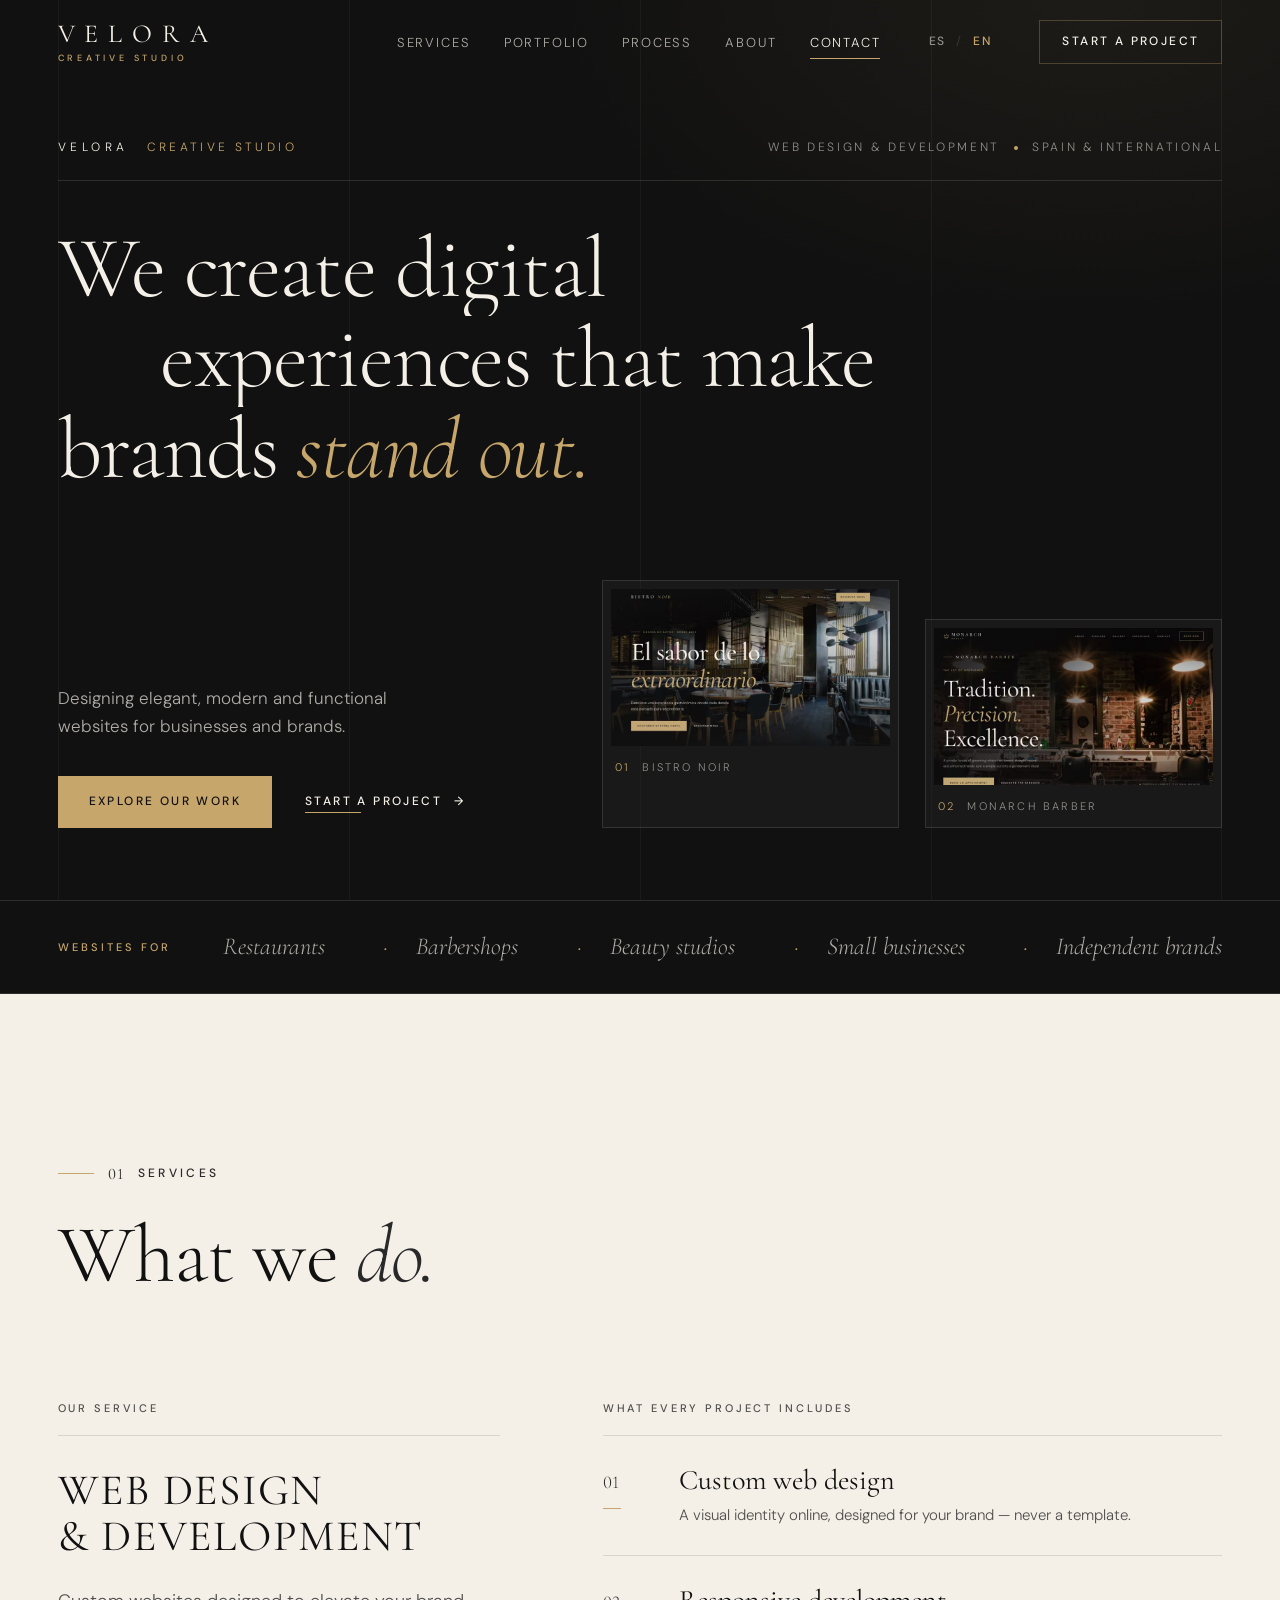
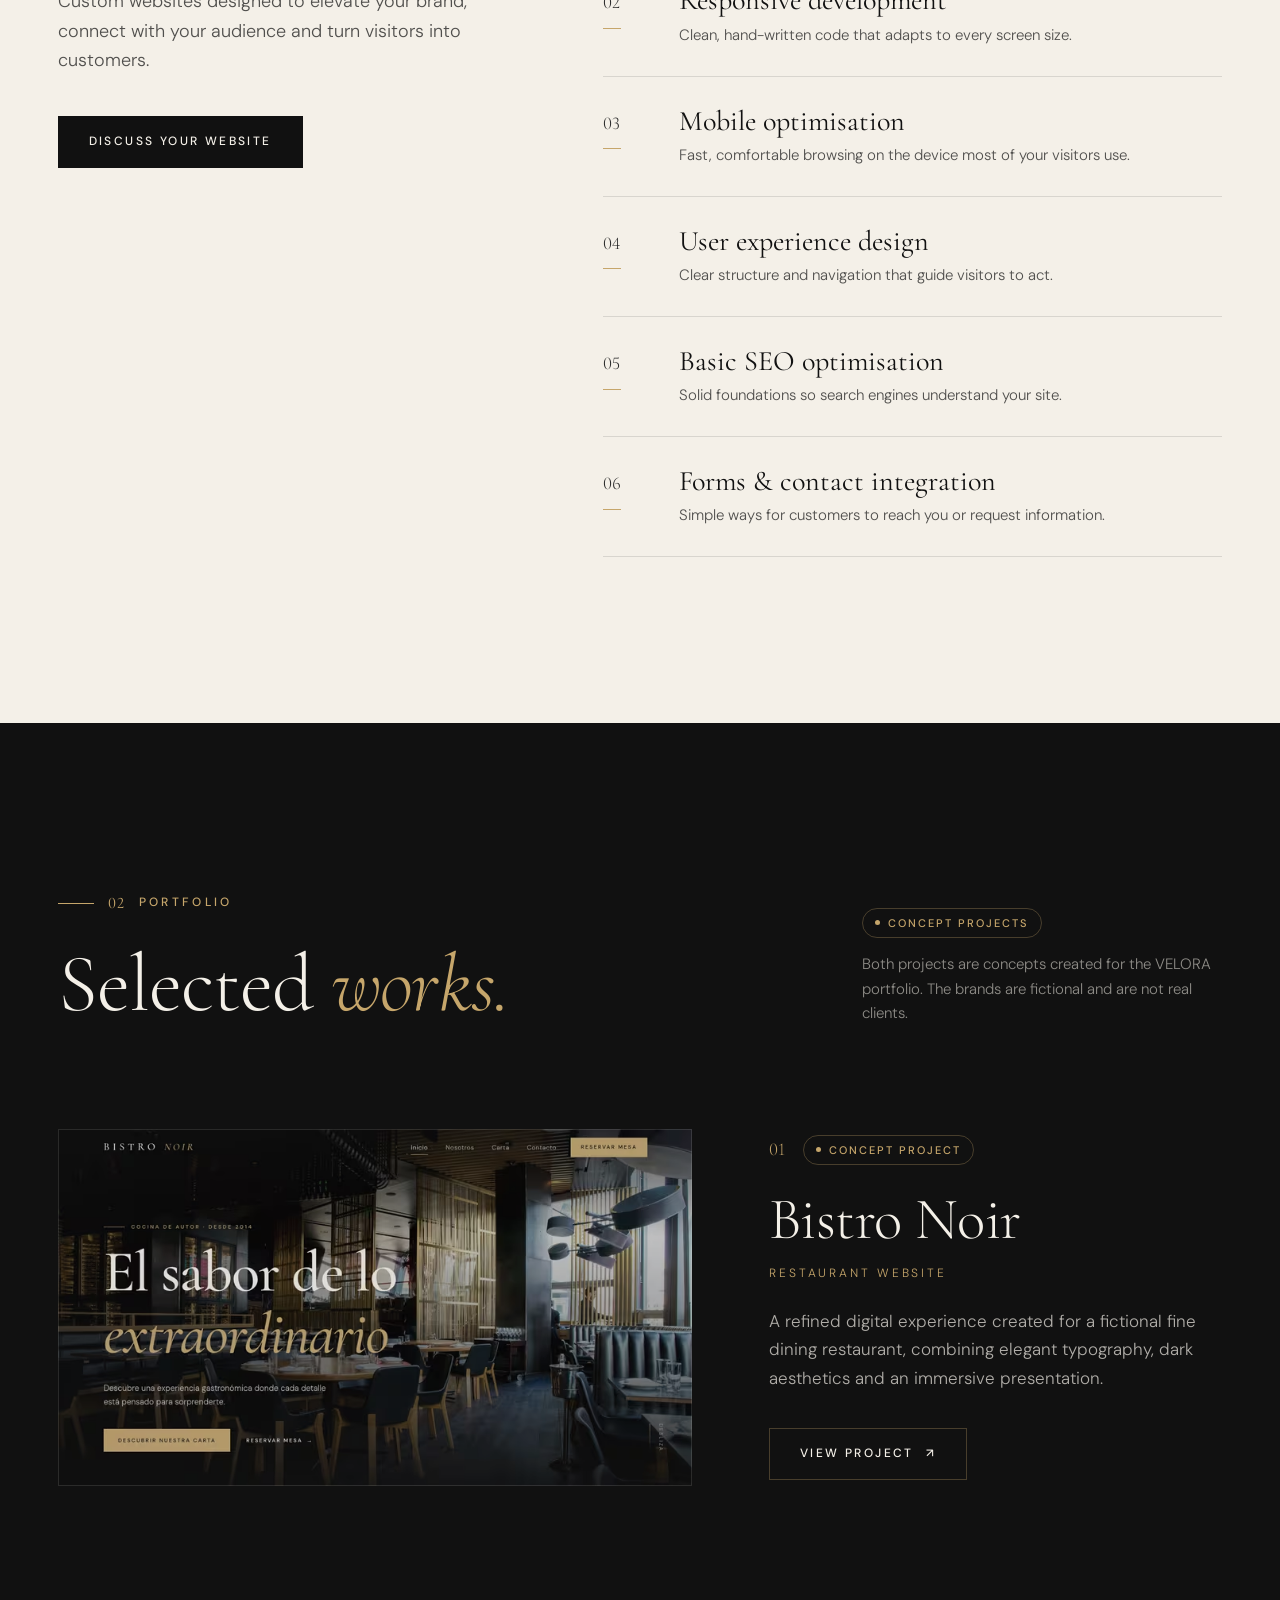
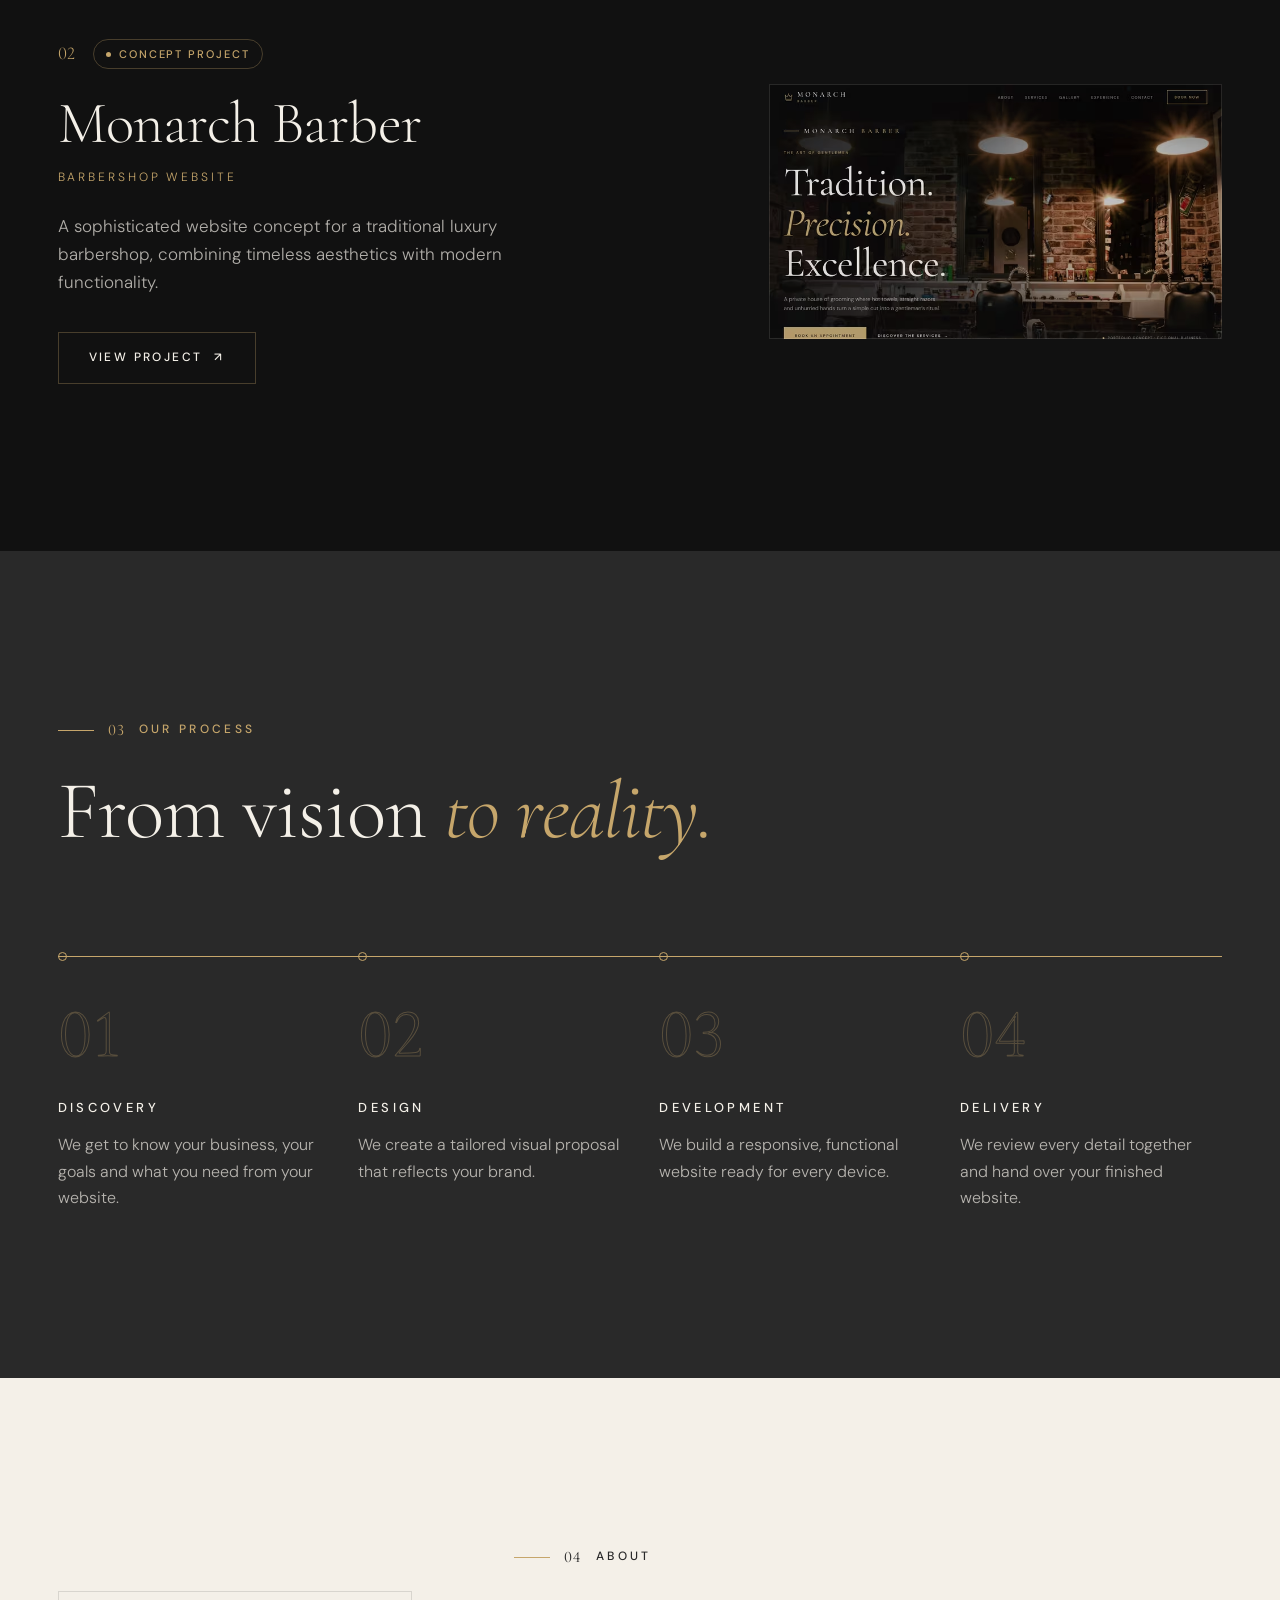
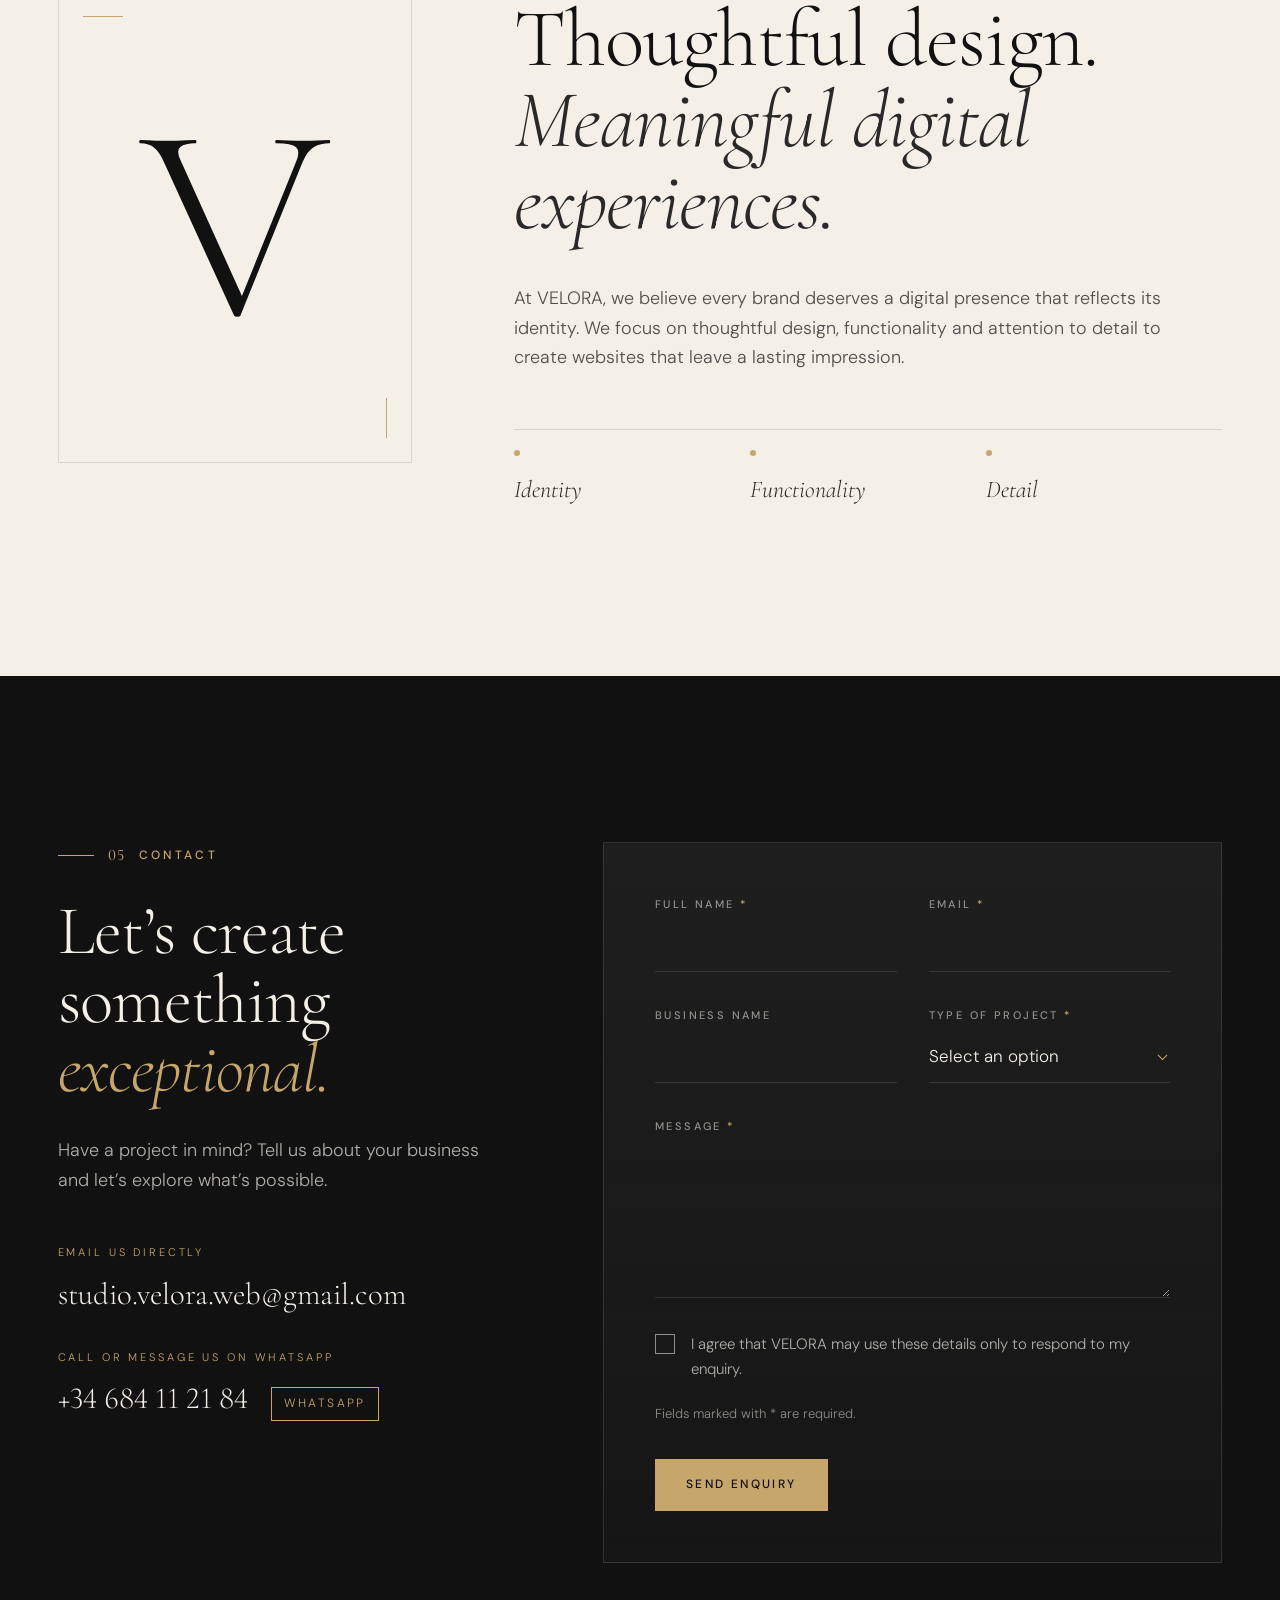
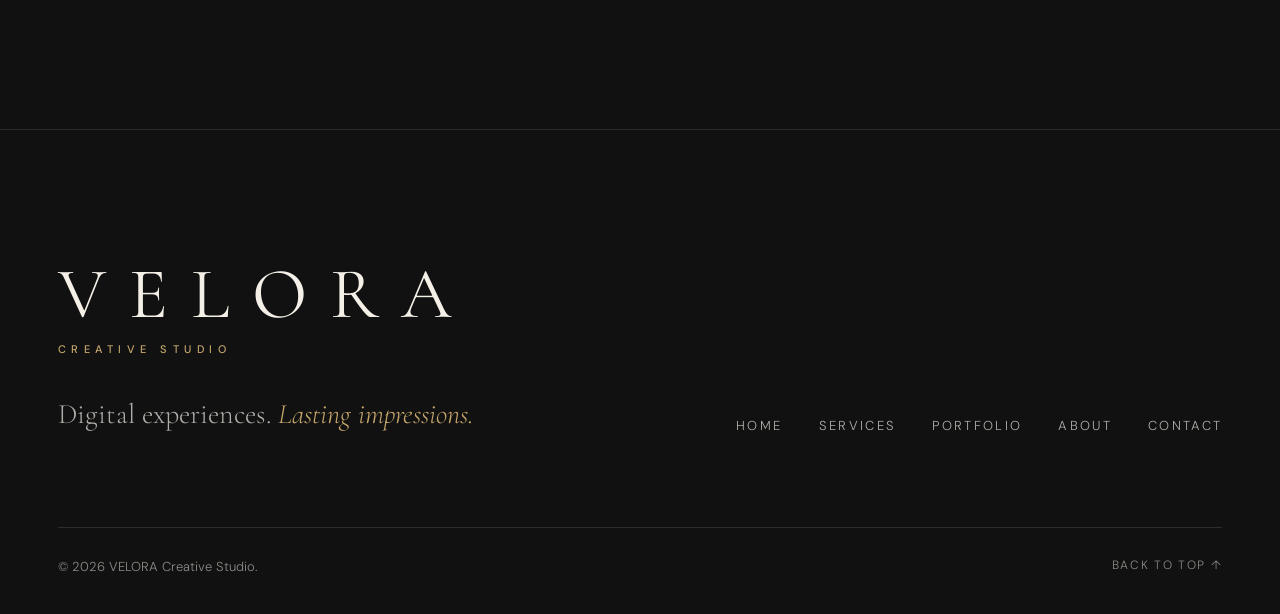
==== commit 3eb1fe57: "Añadir teléfono de contacto y enlace a WhatsApp Co-Authored-By: Claude Opus 5.5 <noreply@anthropic.c" ====
--- a/en/index.html
+++ b/en/index.html
@@ -317,6 +317,11 @@
               <span class="contact-label">Email us directly</span>
               <a href="#" data-contact-email-link></a>
             </p>
+            <p class="contact-email contact-phone" data-contact-phone hidden>
+              <span class="contact-label">Call or message us on WhatsApp</span>
+              <a href="#" data-contact-phone-link></a>
+              <a class="contact-whatsapp" href="#" data-contact-whatsapp-link target="_blank" rel="noopener">WhatsApp</a>
+            </p>
             <div class="contact-social" data-contact-social hidden>
               <span class="contact-label">Follow</span>
               <ul data-social-list></ul>
--- a/assets/css/styles.css
+++ b/assets/css/styles.css
@@ -559,6 +559,13 @@
   transition: background-size .5s var(--ease-out);
 }
 .contact-email a:hover { background-size: 100% 1px; }
+.contact-phone .contact-whatsapp {
+  display: inline-block; margin-left: 18px; vertical-align: middle;
+  font-family: inherit; font-size: .75rem; letter-spacing: .2em; text-transform: uppercase;
+  padding: 6px 12px; border: 1px solid var(--gold); color: var(--gold);
+  background: none; transition: background-color .3s, color .3s;
+}
+.contact-phone .contact-whatsapp:hover { background: var(--gold); color: var(--charcoal); }
 .contact-social ul { display: flex; flex-wrap: wrap; gap: 10px 28px; }
 .contact-social a { font-size: .875rem; letter-spacing: .14em; text-transform: uppercase; color: var(--cream-70); }
 .contact-social a:hover { color: var(--gold); }
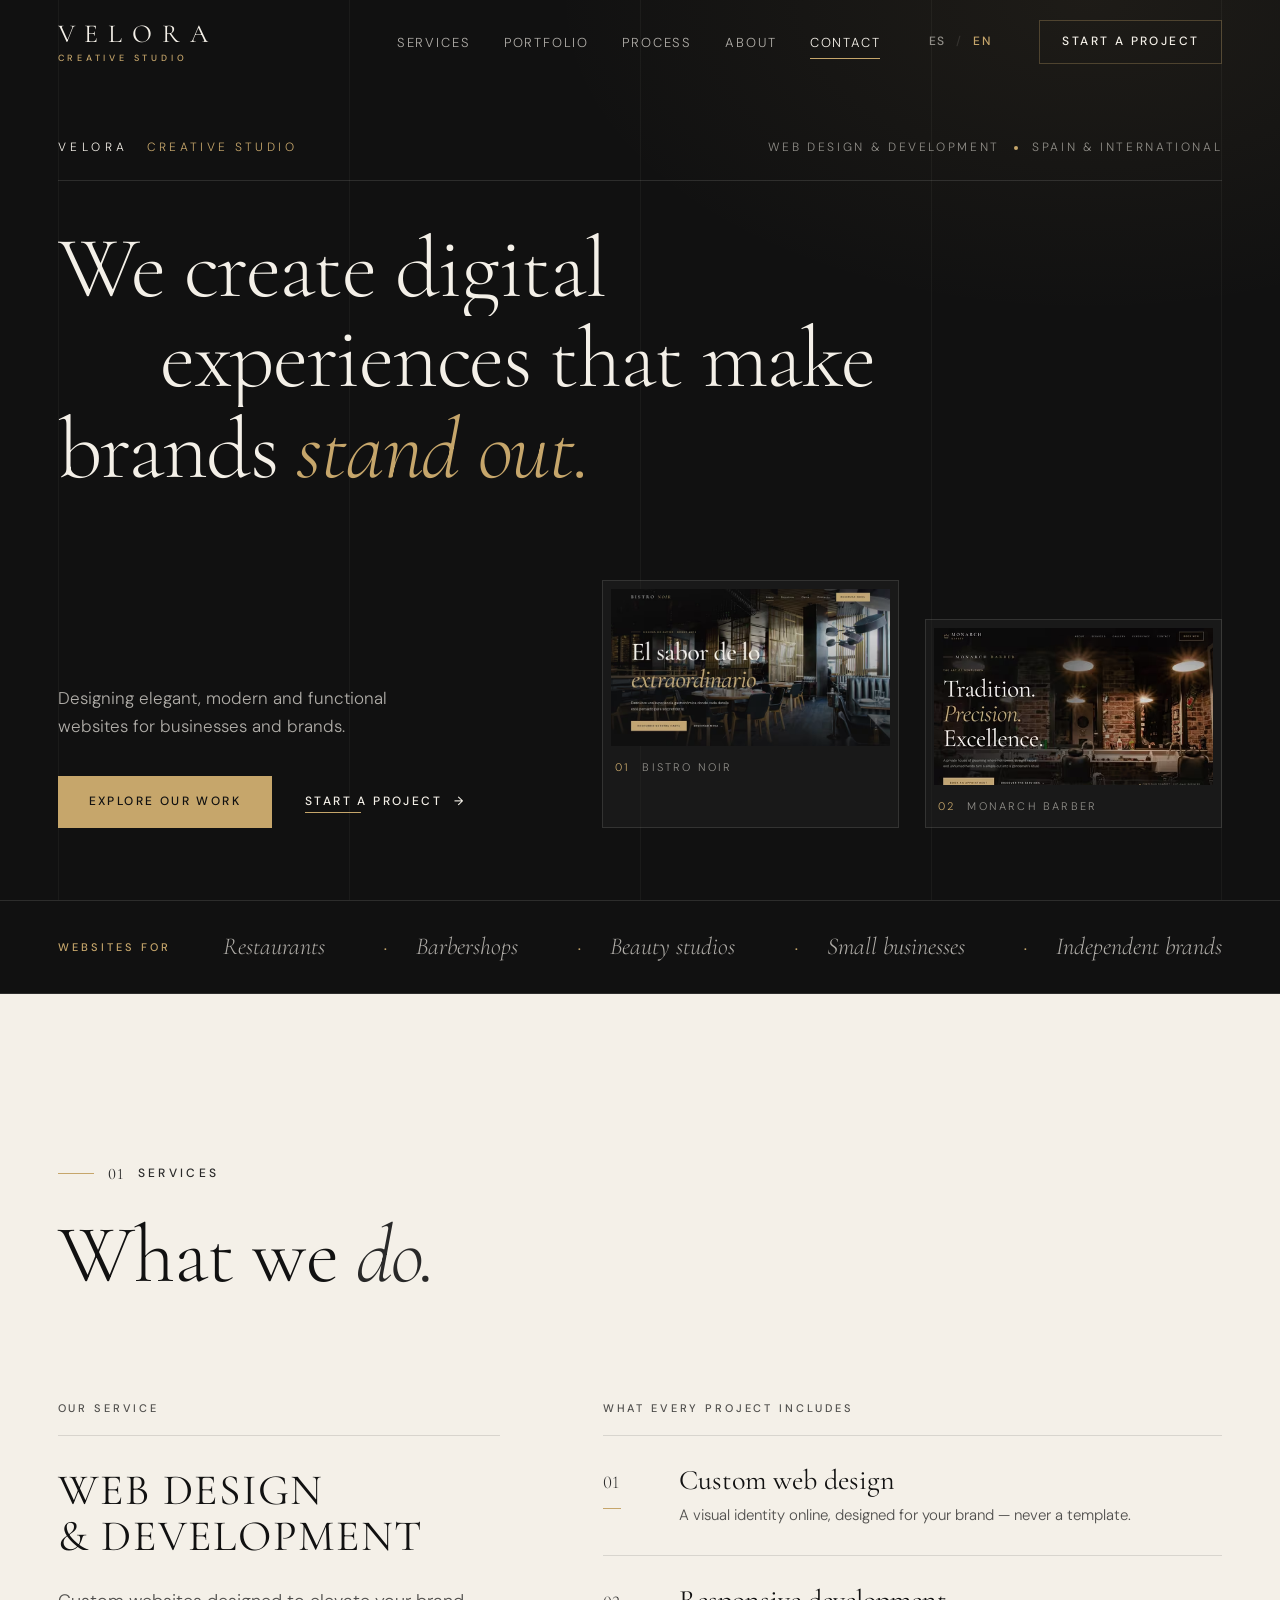
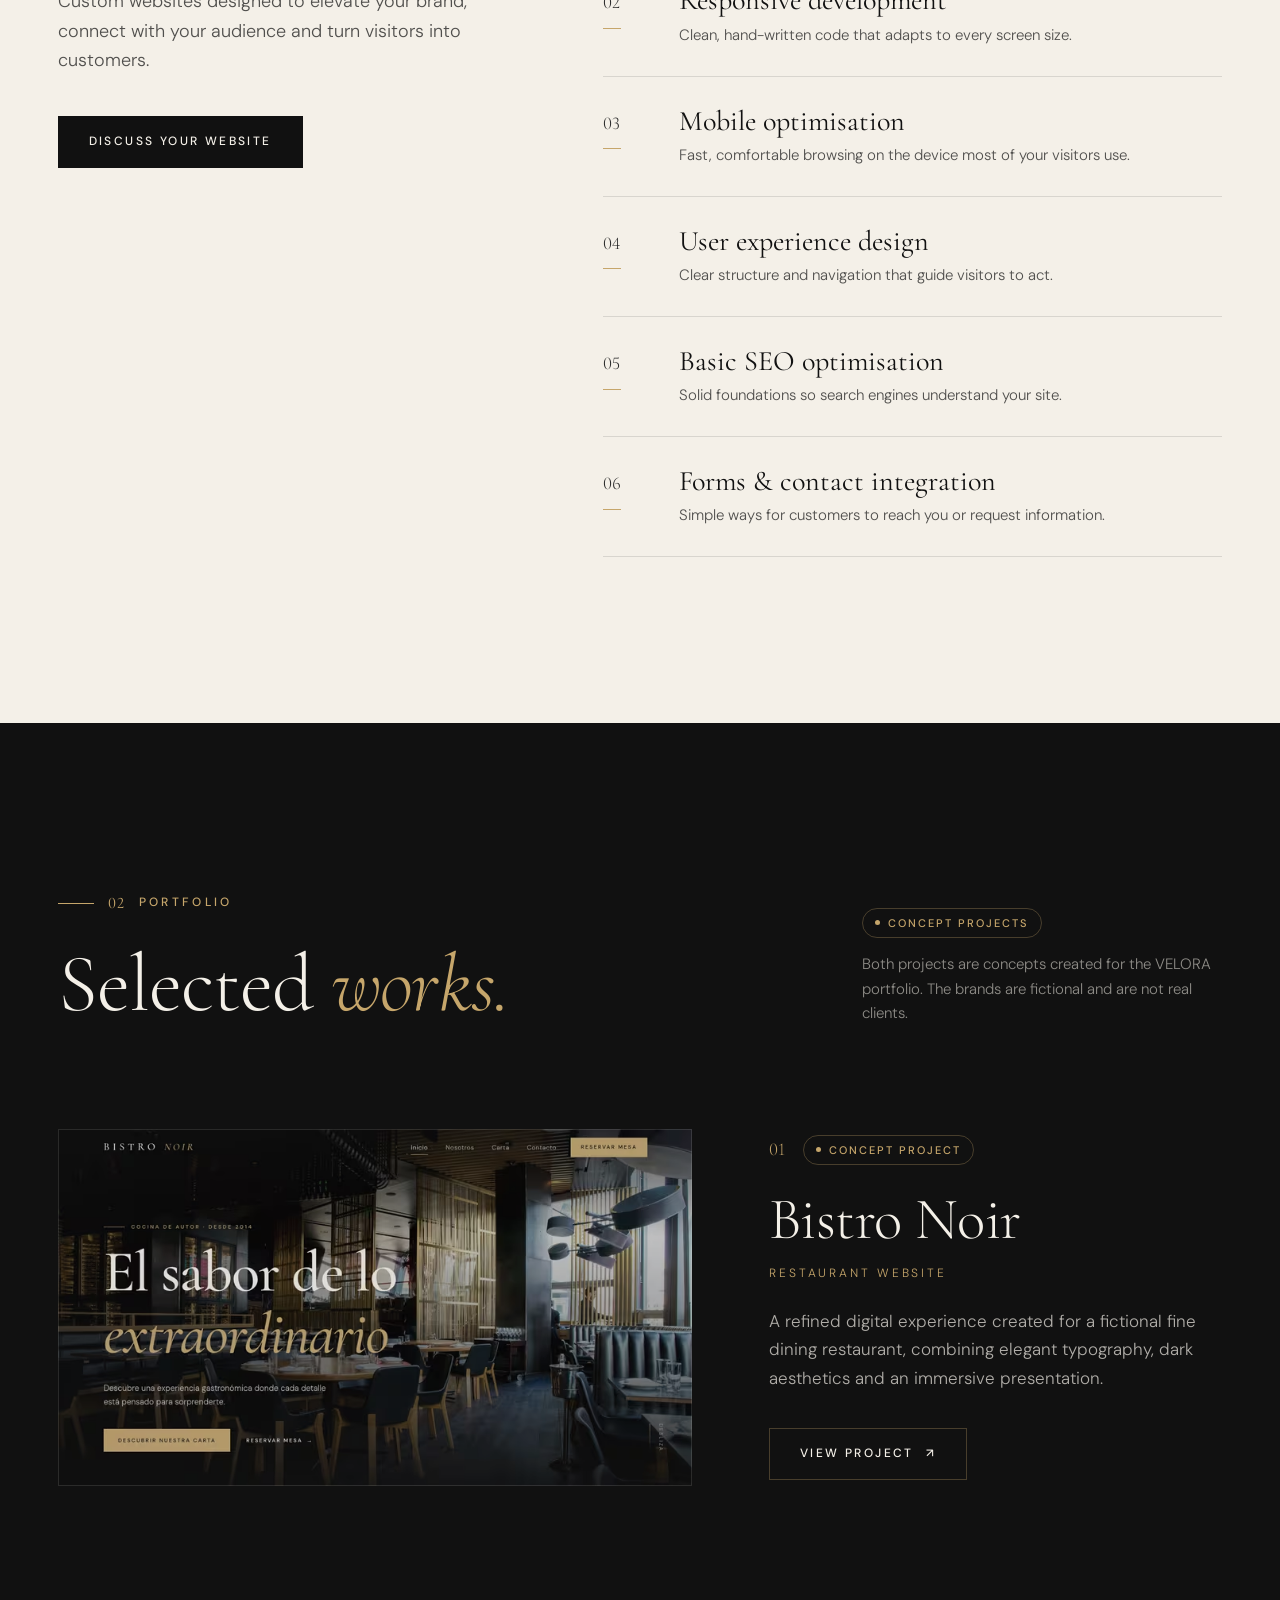
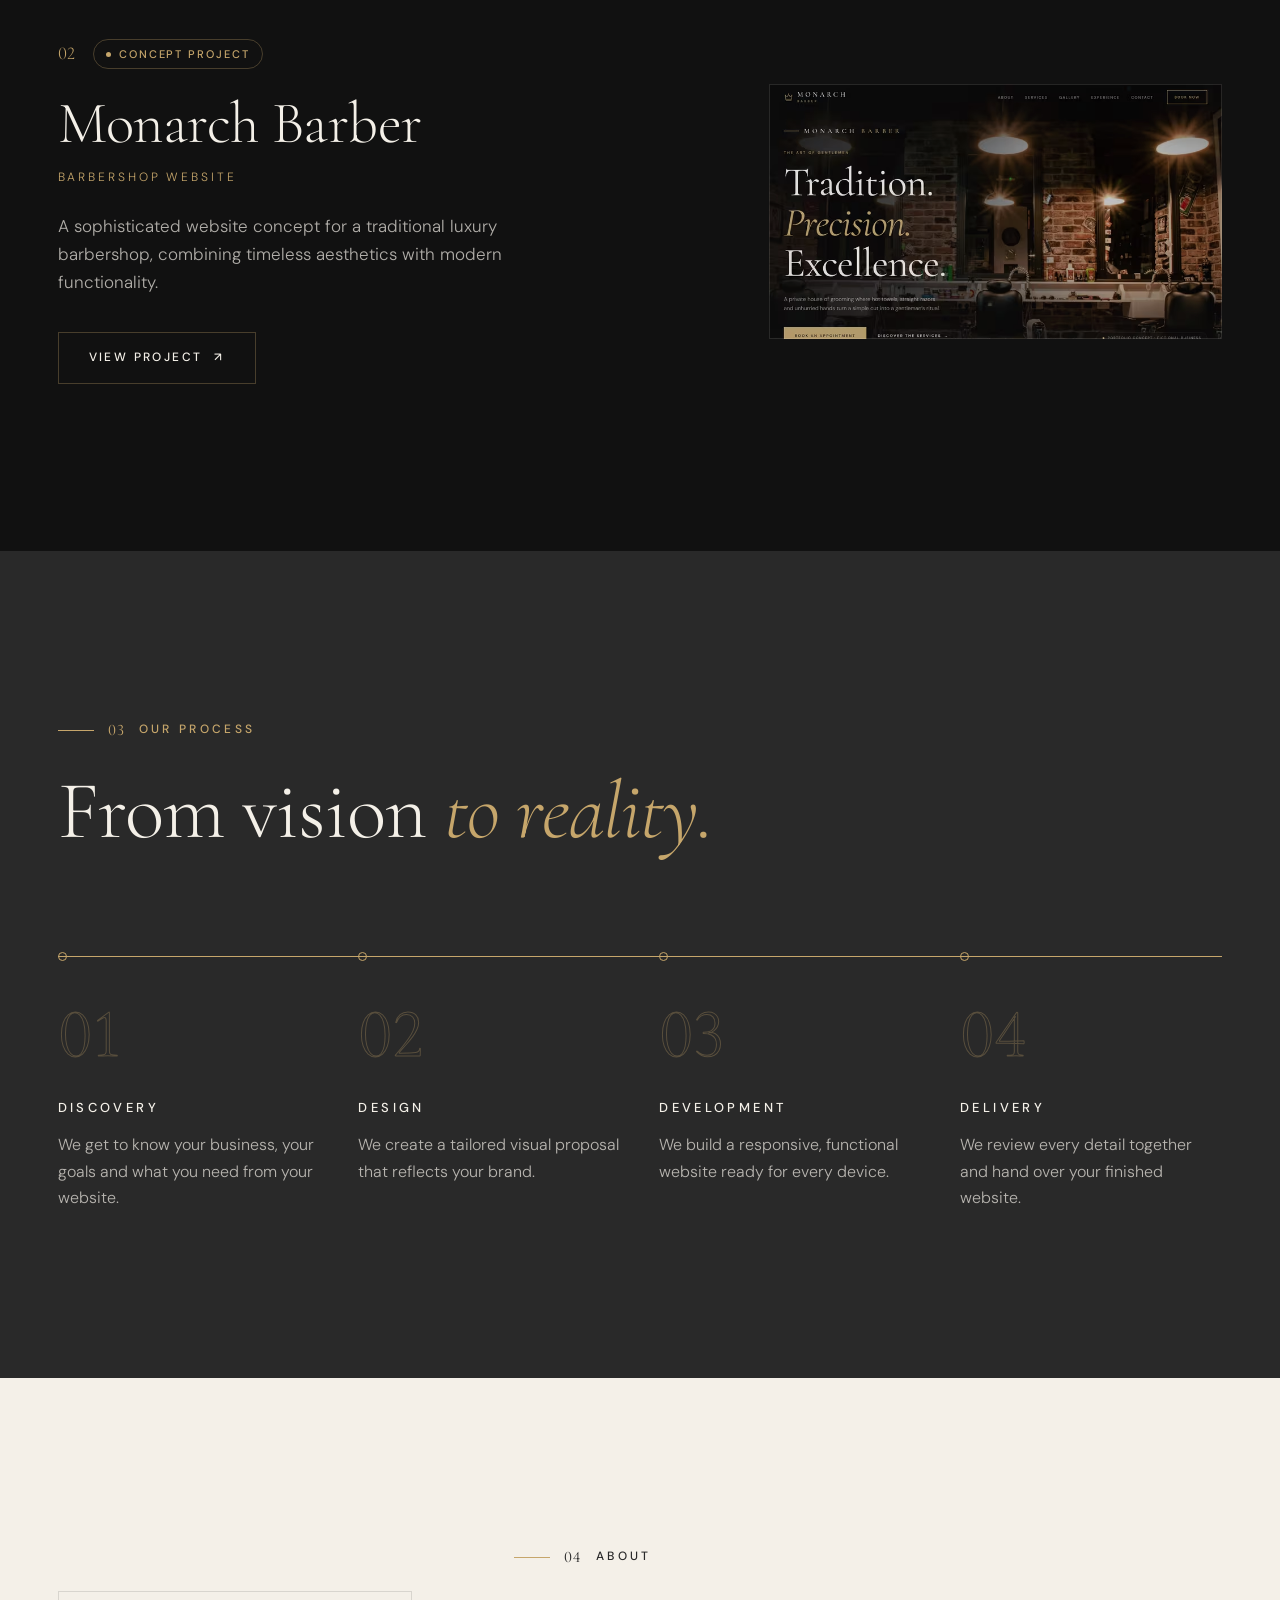
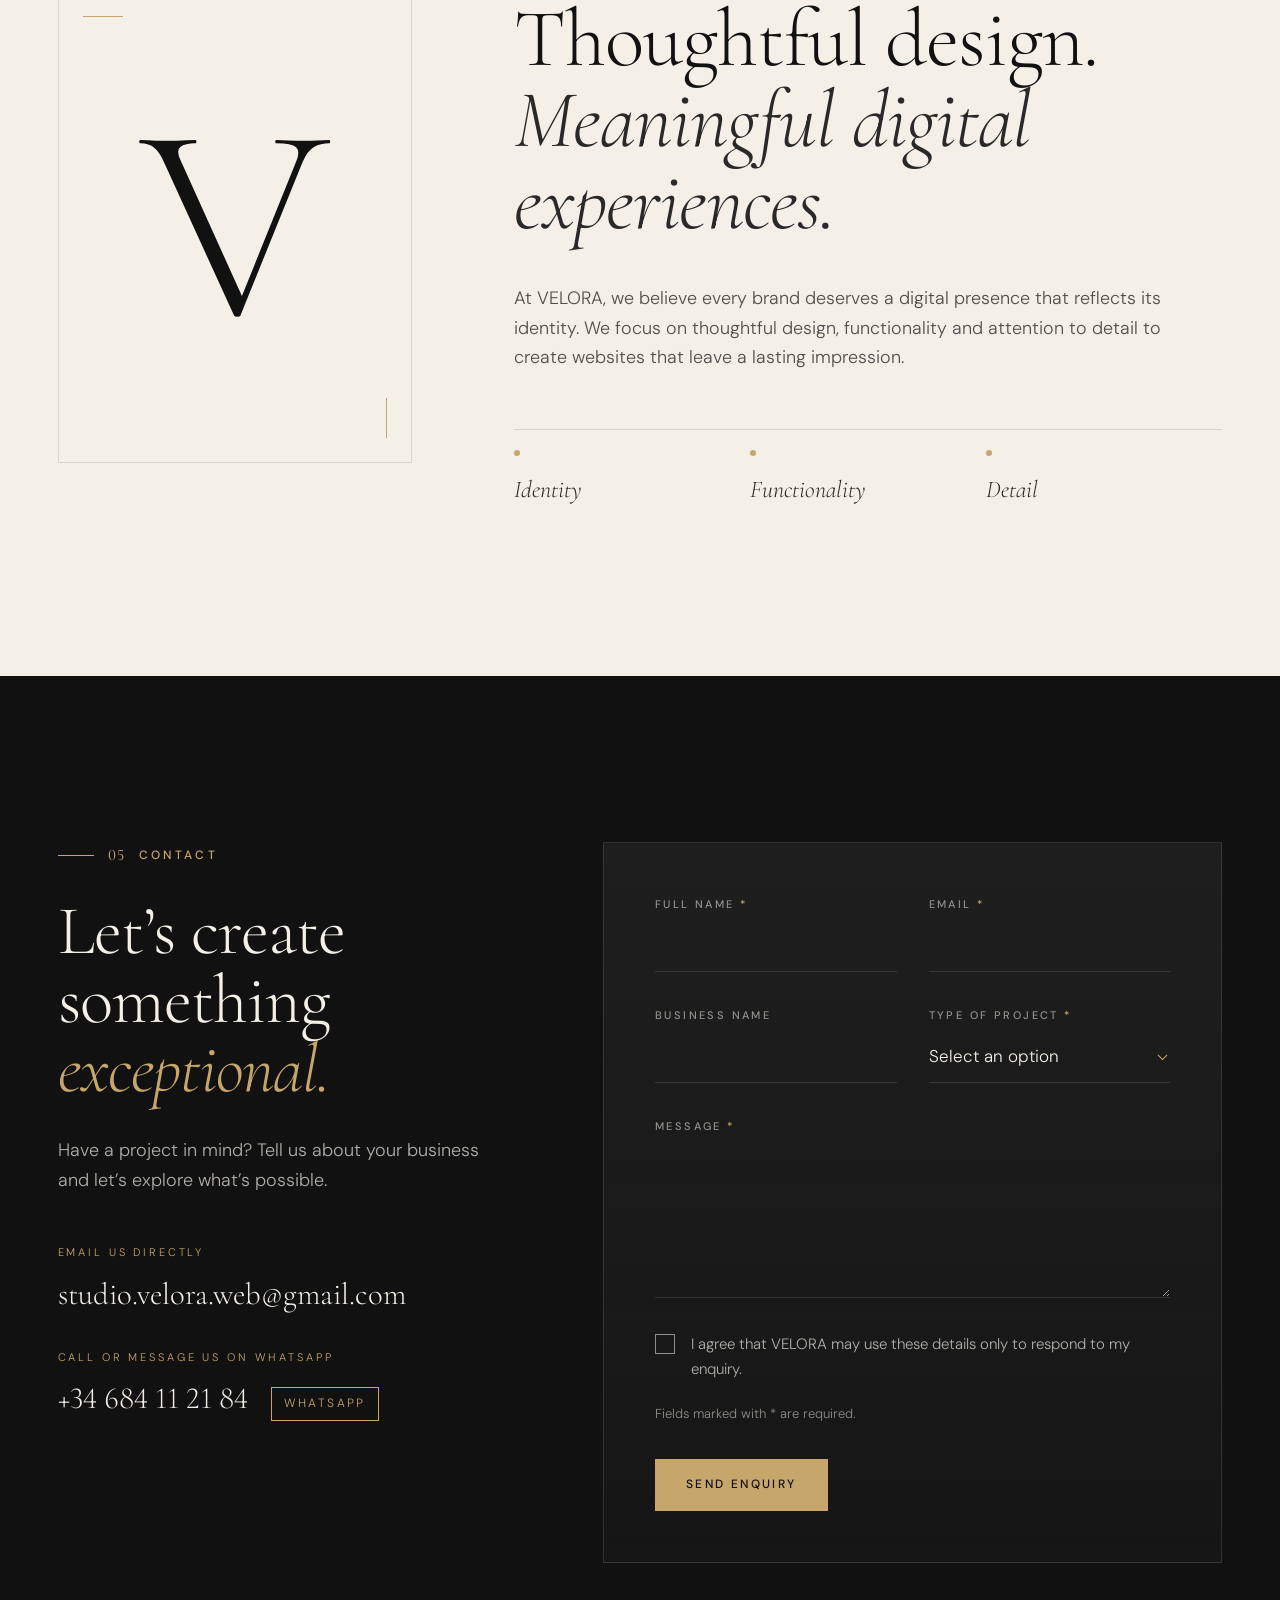
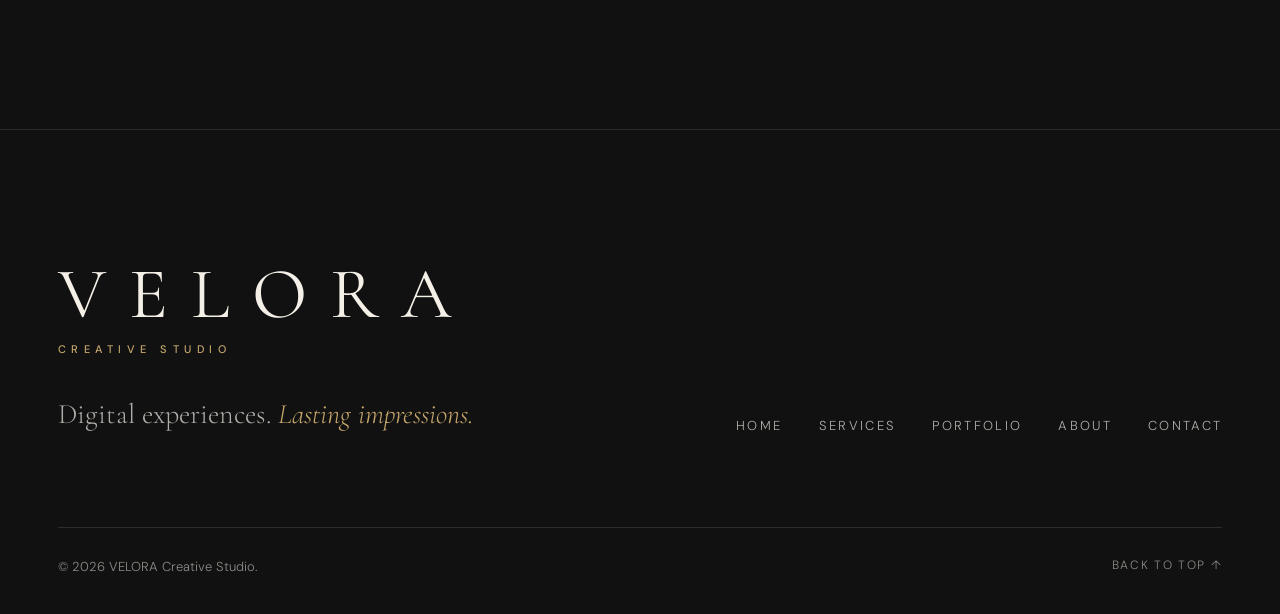
==== commit f745a0b3: "Versionar CSS/JS (?v=hash) para evitar copias antiguas en caché Co-Authored-By: Claude Opus 5.5 <nor" ====
--- a/en/index.html
+++ b/en/index.html
@@ -36,7 +36,7 @@
   <link rel="preconnect" href="https://fonts.googleapis.com">
   <link rel="preconnect" href="https://fonts.gstatic.com" crossorigin>
   <link rel="stylesheet" href="https://fonts.googleapis.com/css2?family=Cormorant+Garamond:ital,wght@0,300;0,400;1,300&amp;family=DM+Sans:opsz,wght@9..40,300;9..40,400;9..40,500&amp;display=swap">
-  <link rel="stylesheet" href="../assets/css/styles.css">
+  <link rel="stylesheet" href="../assets/css/styles.css?v=9c7e5c95">
 
   <script type="application/ld+json">
   {
@@ -55,8 +55,8 @@
   </script>
 
   <script>document.documentElement.classList.add('js');</script>
-  <script src="../assets/js/config.js" defer></script>
-  <script src="../assets/js/main.js" defer></script>
+  <script src="../assets/js/config.js?v=9c7e5c95" defer></script>
+  <script src="../assets/js/main.js?v=9c7e5c95" defer></script>
 </head>
 <body>
   <a class="skip-link" href="#main">Skip to content</a>
